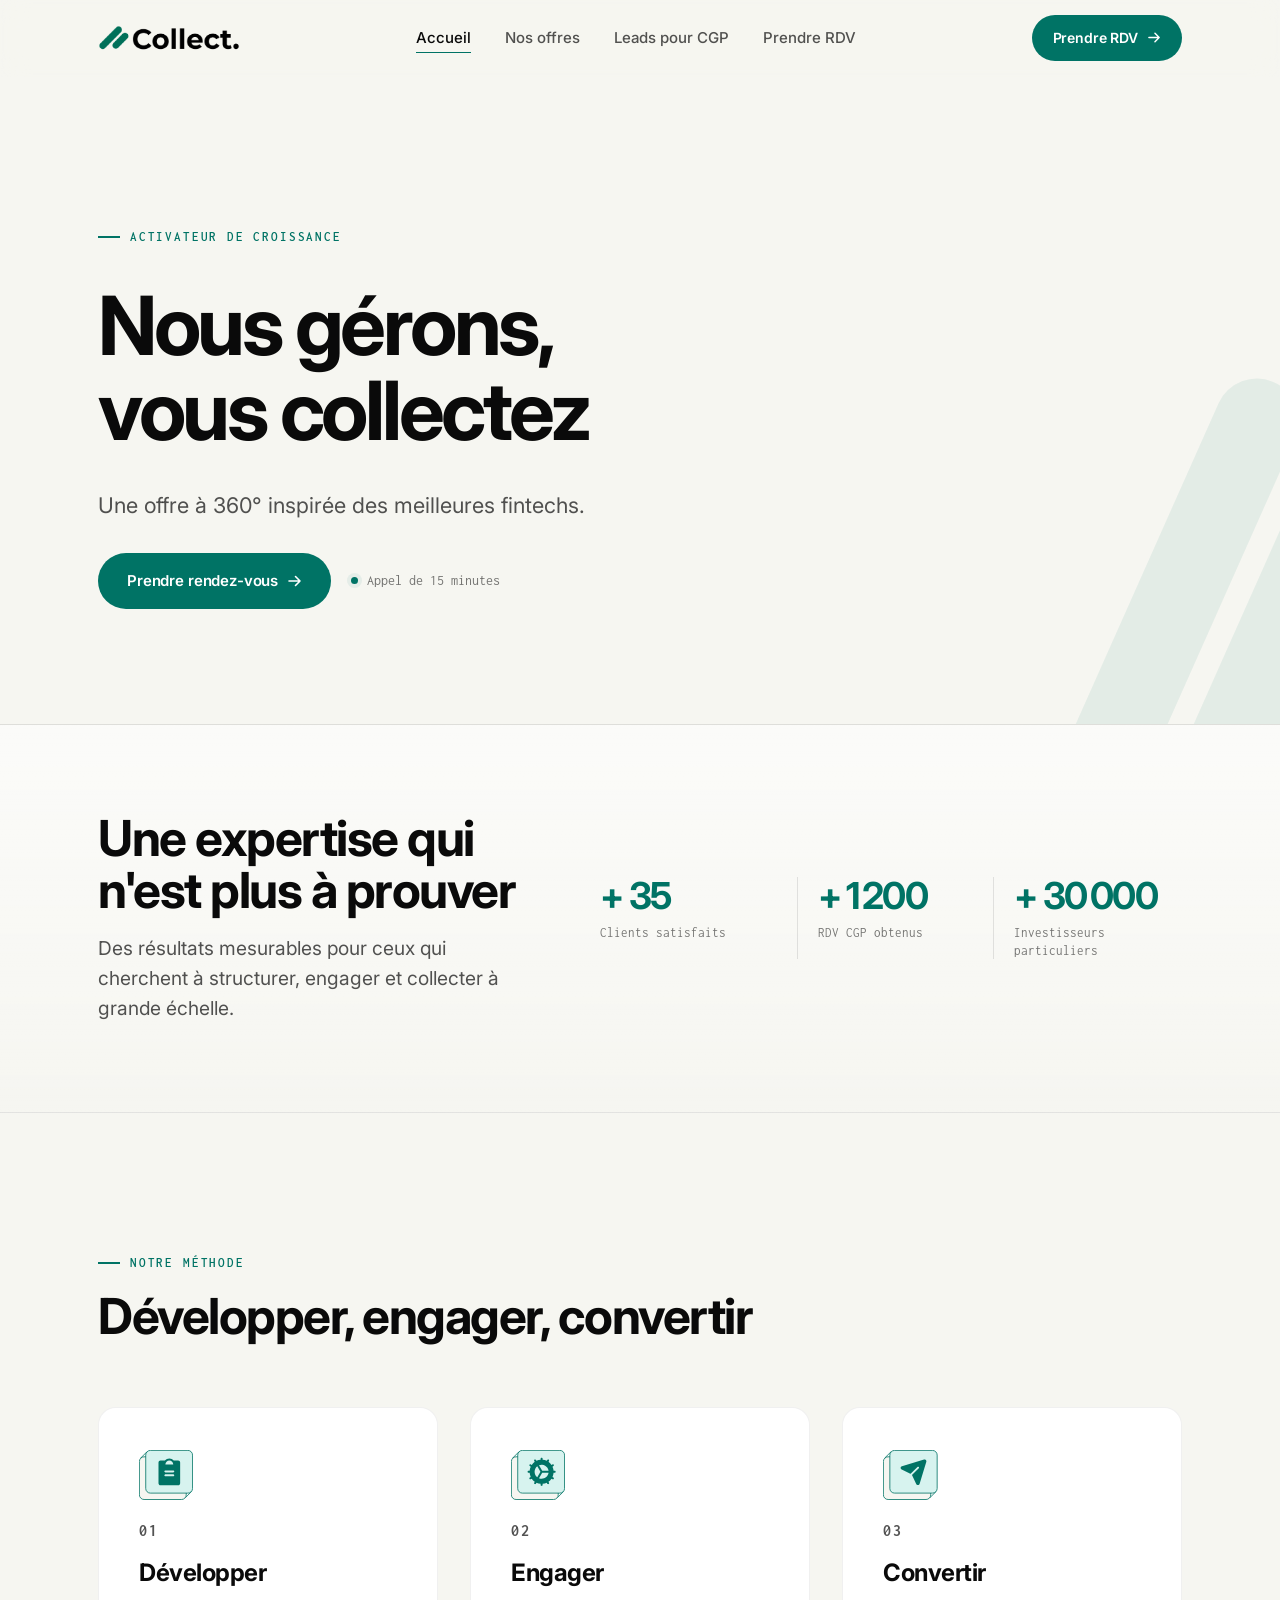
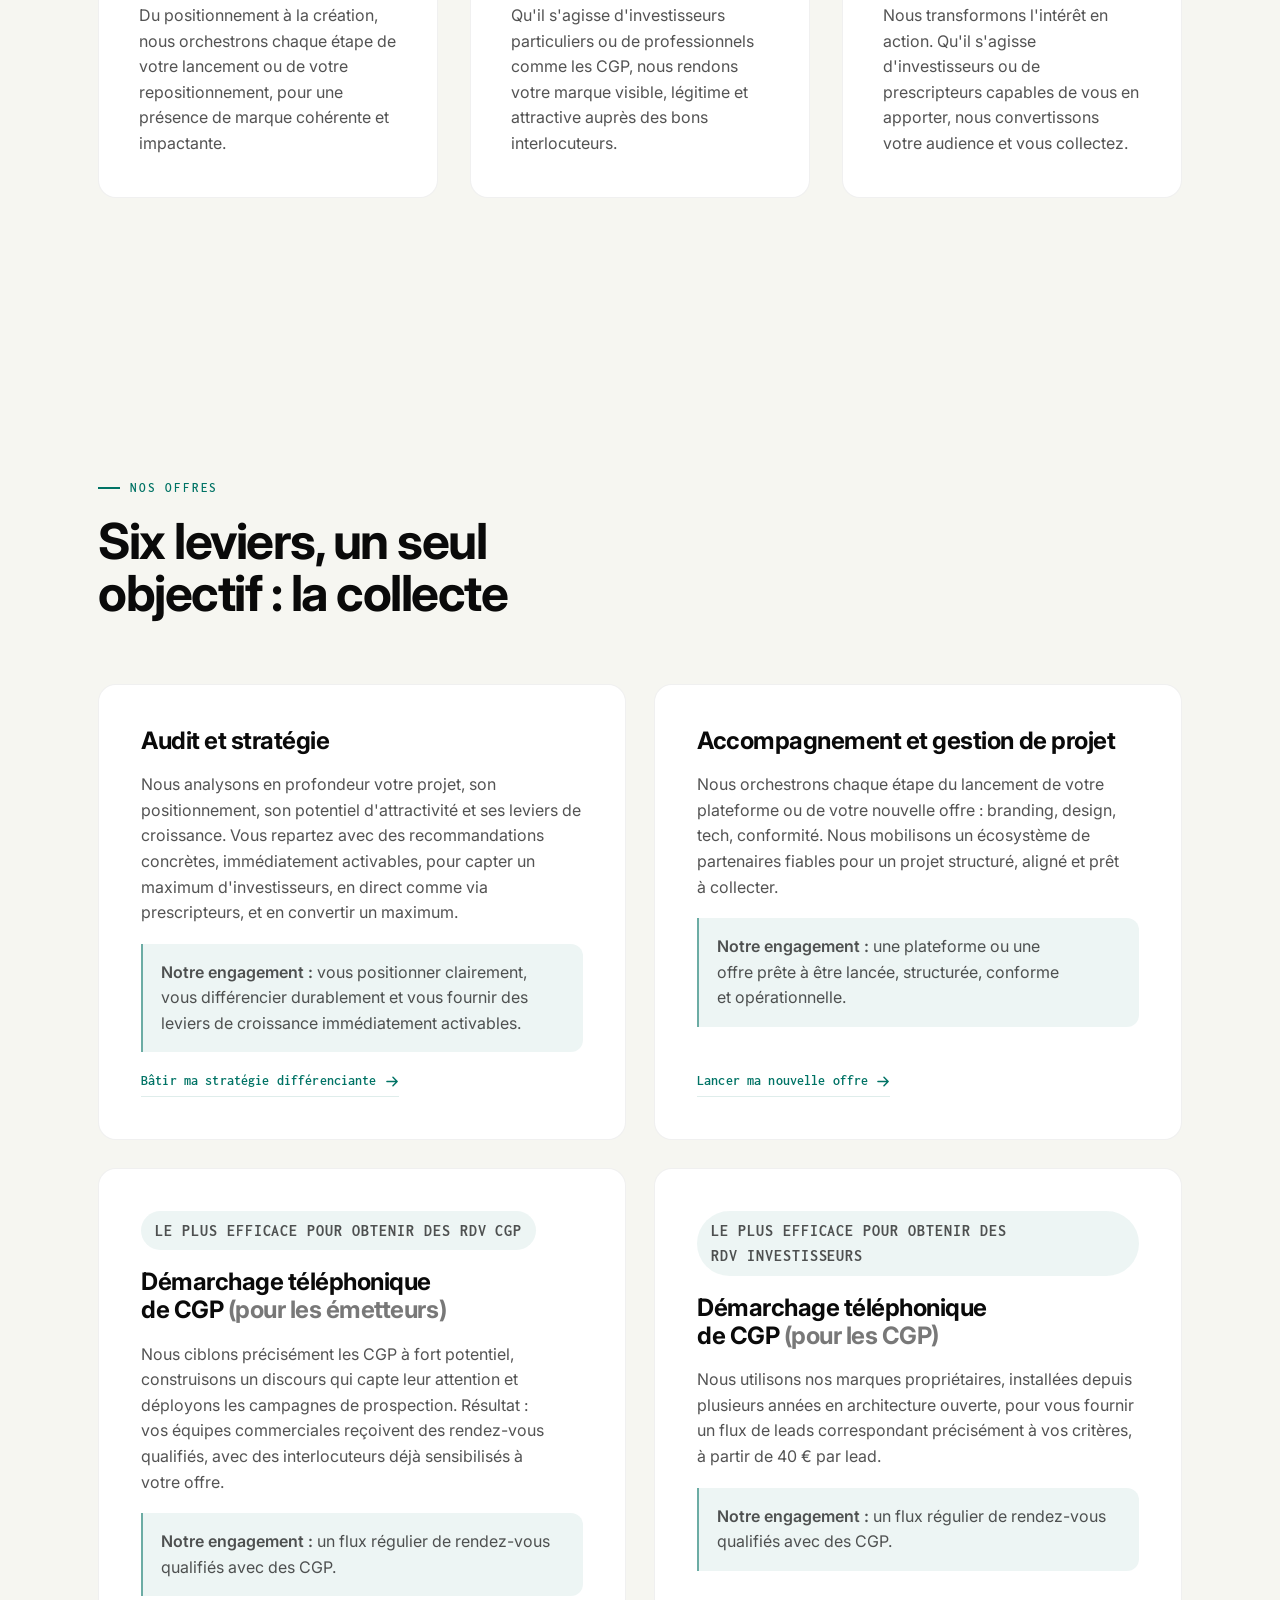
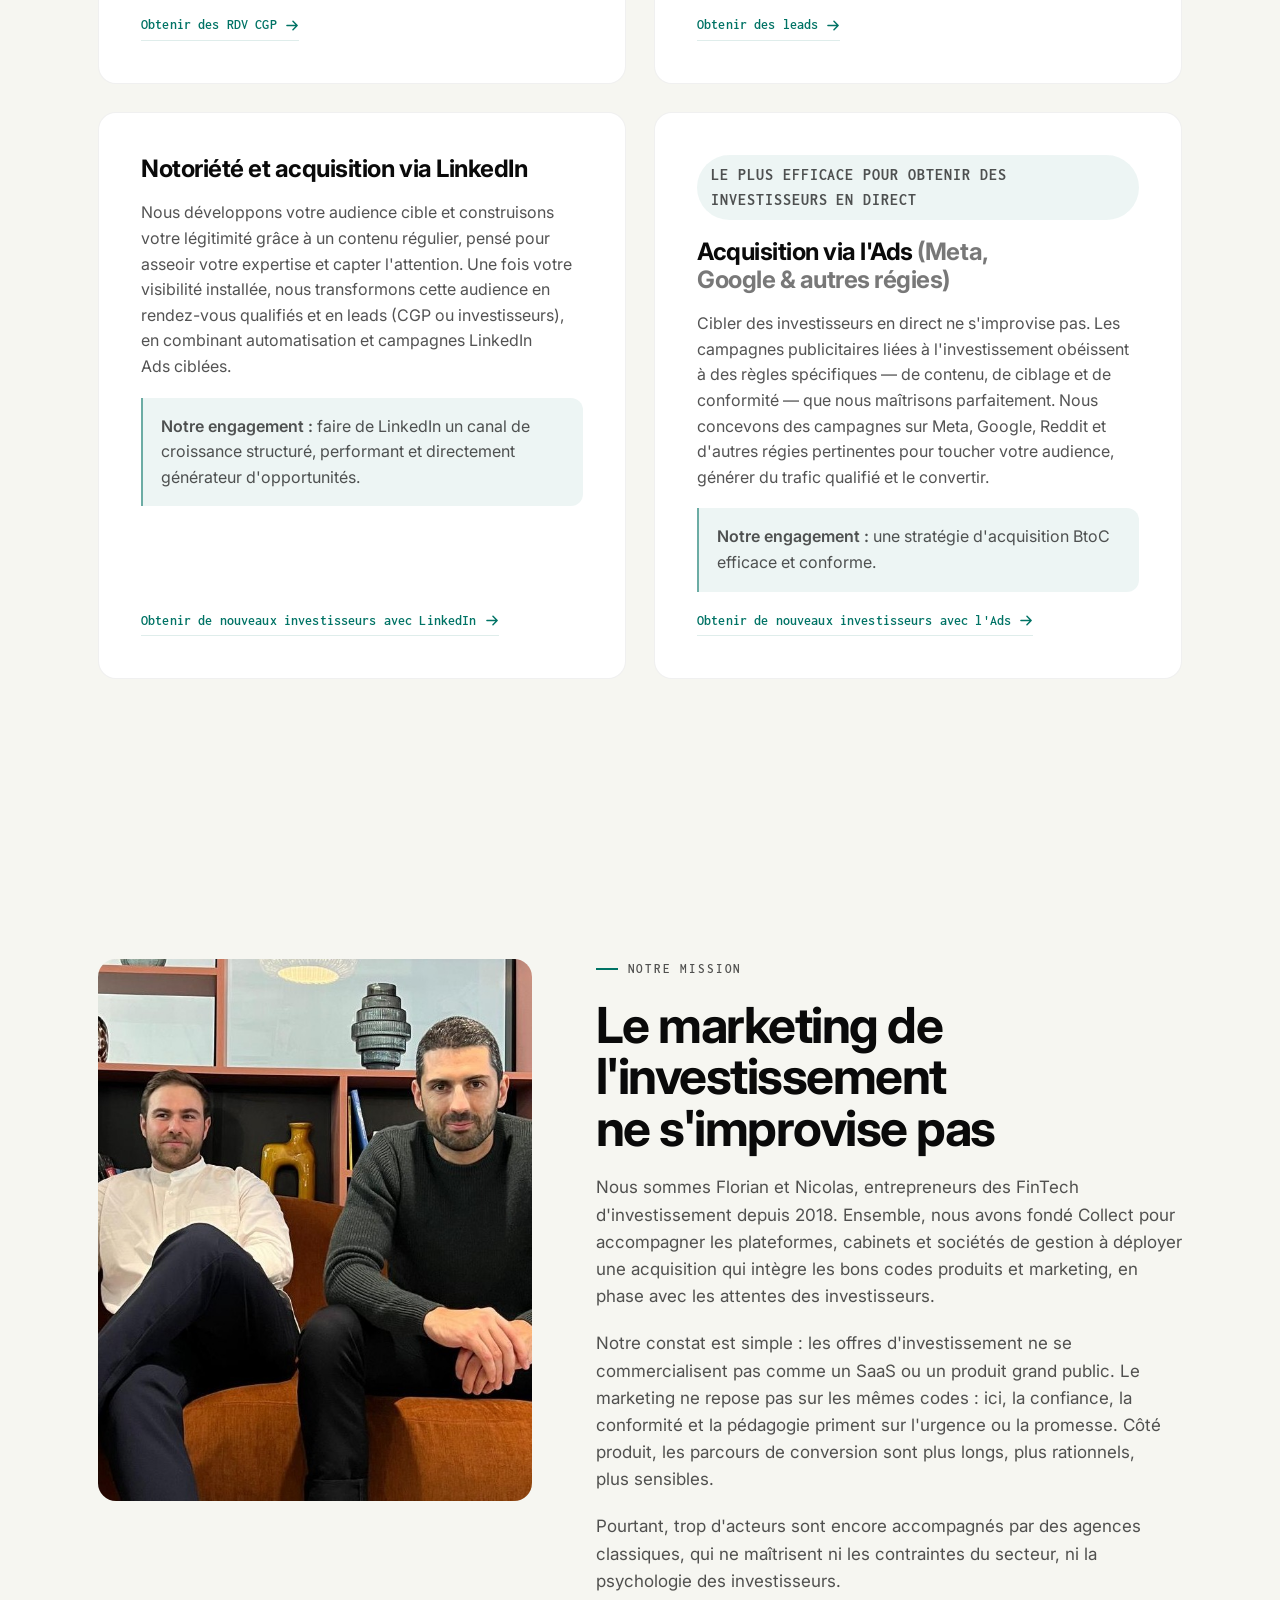
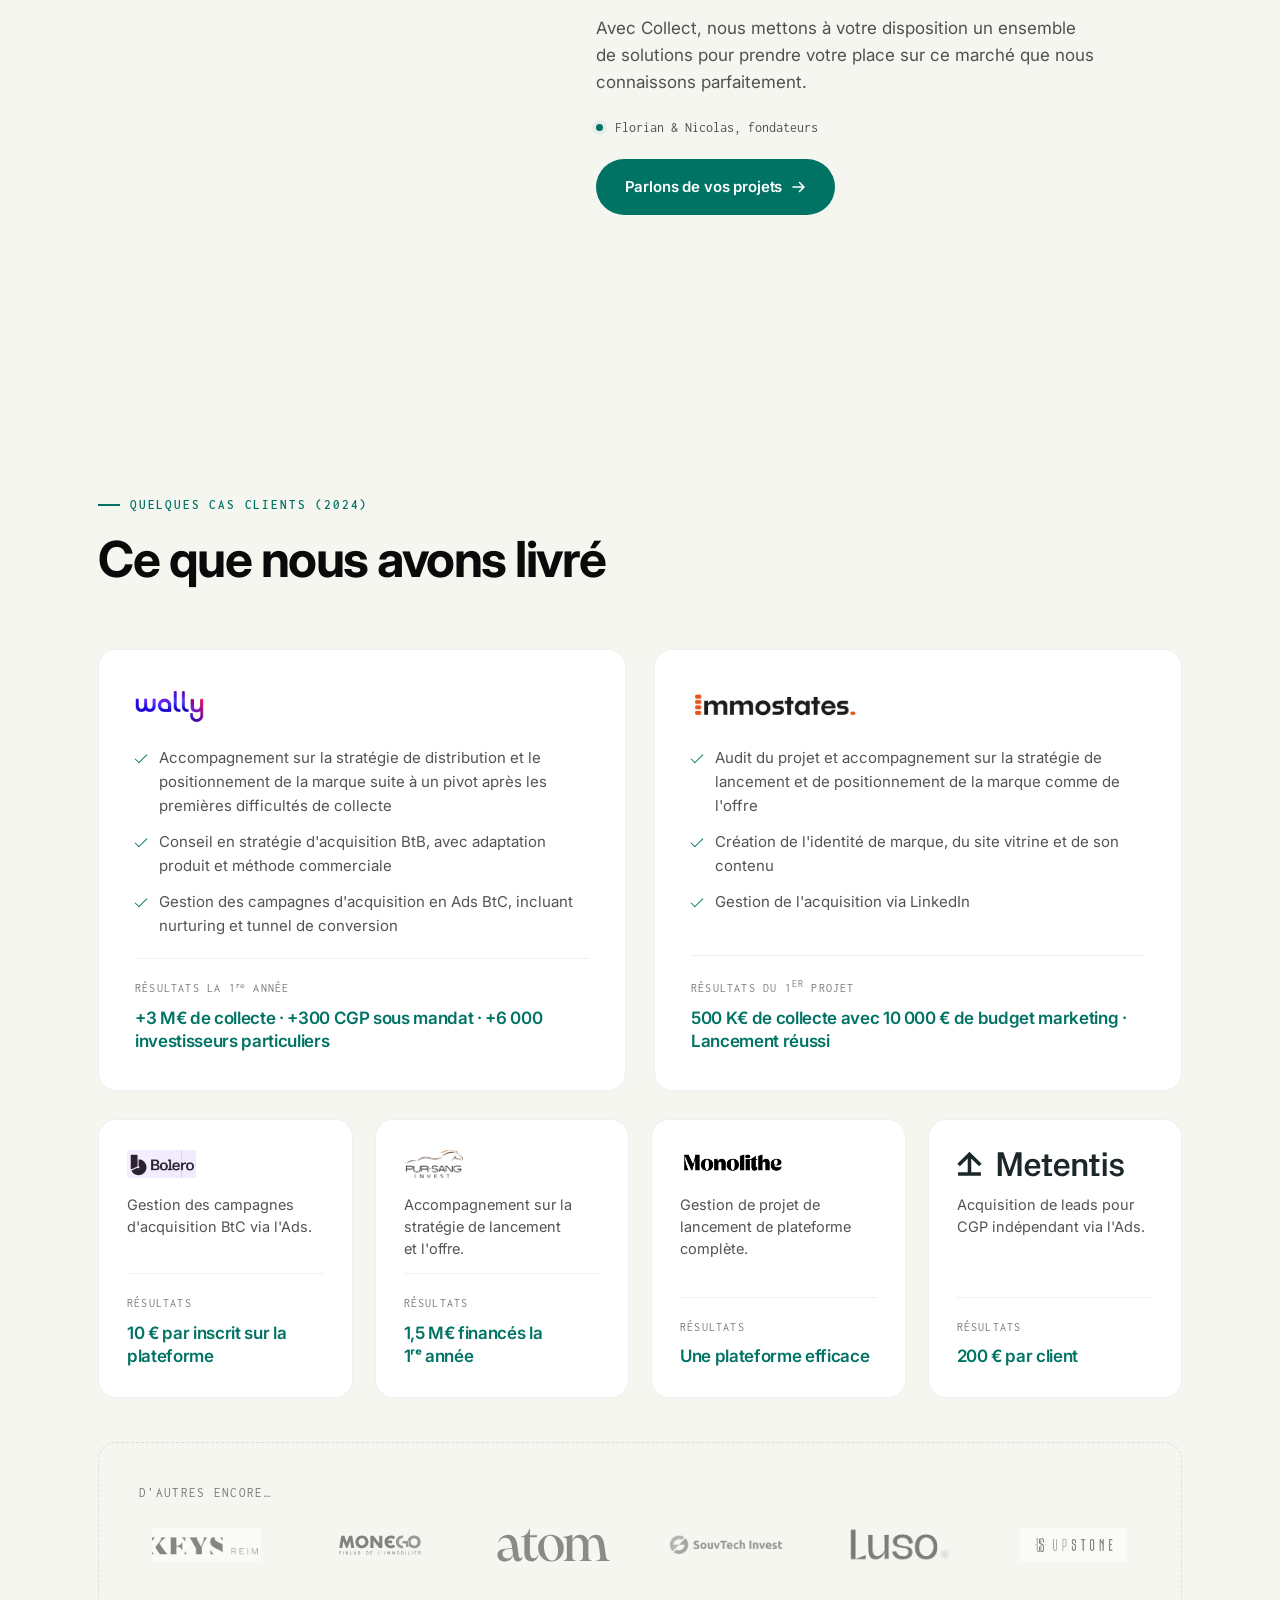
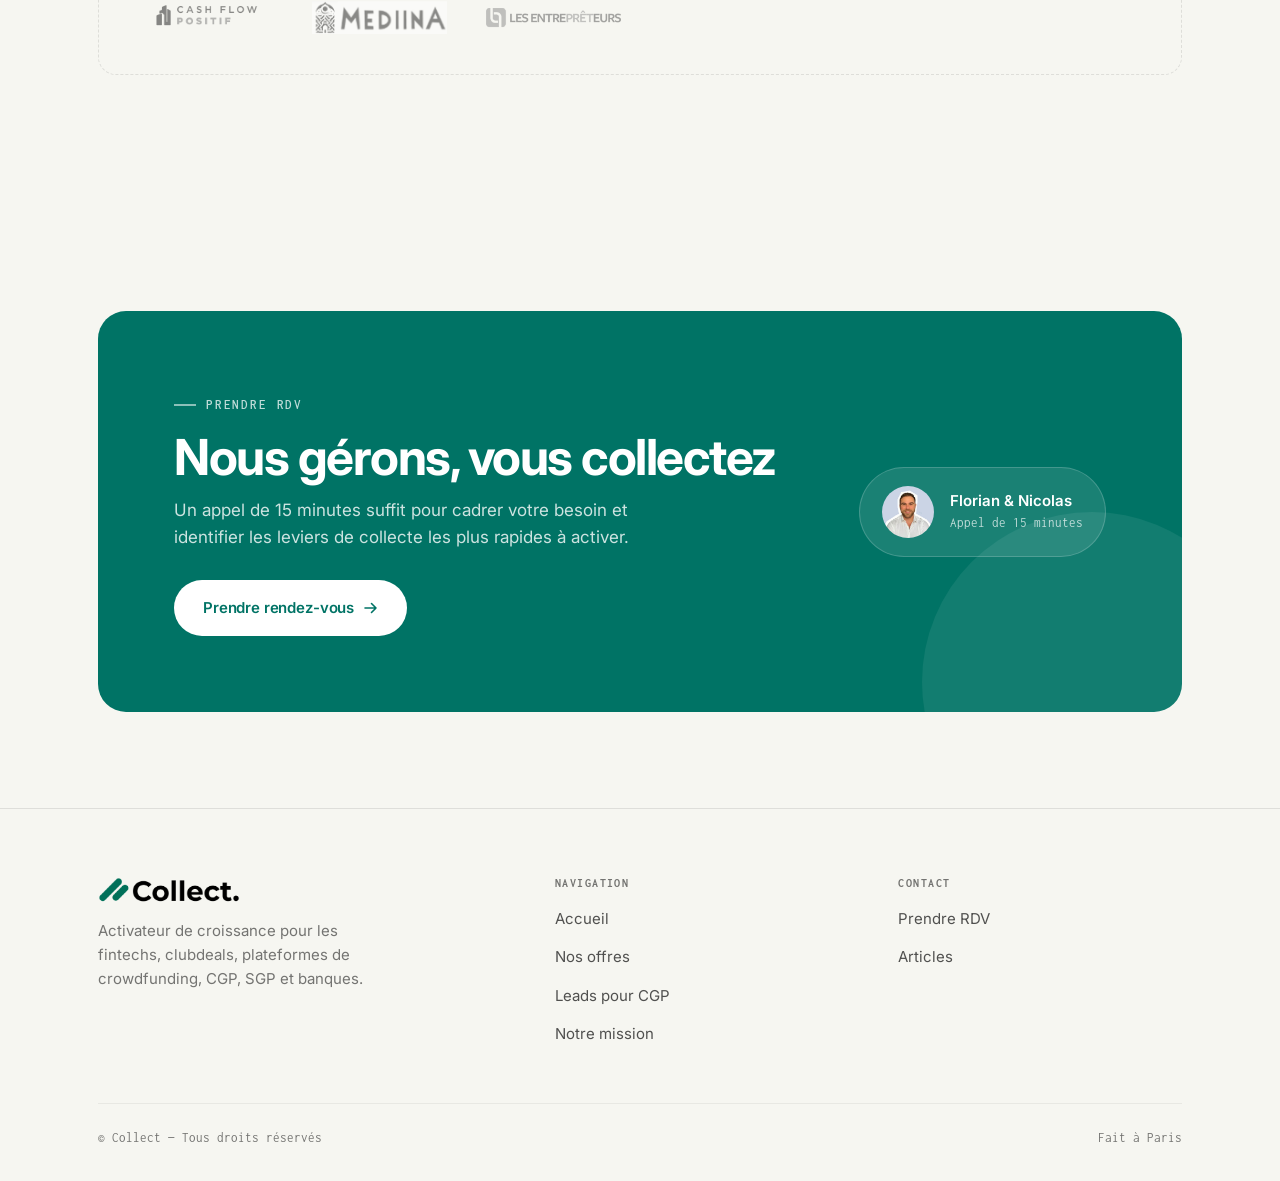
==== index.html @ f068921d "Refonte du site vitrine Collect Reconstruction statique du site get-collect.io : contenu conserve, p" ====
<!DOCTYPE html>
<html lang="fr">
<head>
<meta charset="utf-8">
<meta name="viewport" content="width=device-width, initial-scale=1">
<title>Collect — Activateur de croissance pour Fintech, Clubdeals et CGP</title>
<meta name="description" content="Collect propose un ensemble de solutions pour lancer et faire croître votre activité de services d'investissement. Nous accompagnons : fintech, clubdeal, crowdfunding, CGP, SGP et banques.">
<link rel="icon" href="assets/img/favicon.svg" type="image/svg+xml">
<meta property="og:title" content="Collect — Activateur de croissance pour Fintech, Clubdeals et CGP">
<meta property="og:description" content="Nous gérons, vous collectez. Une offre à 360° inspirée des meilleures fintechs.">
<meta property="og:type" content="website">
<meta property="og:locale" content="fr_FR">
<link rel="preconnect" href="https://fonts.googleapis.com">
<link rel="preconnect" href="https://fonts.gstatic.com" crossorigin>
<link href="https://fonts.googleapis.com/css2?family=Inconsolata:wght@400;600;700&family=Inter:wght@400;500;600;700&display=swap" rel="stylesheet">
<link rel="stylesheet" href="assets/css/style.css">
</head>
<body>

<header class="site-header">
  <div class="shell">
    <nav class="nav" aria-label="Navigation principale">
      <a class="brand" href="index.html" aria-label="Collect, retour à l'accueil">
        <img src="assets/img/logo-collect.png" alt="Collect">
      </a>

      <ul class="nav-links" id="nav-links">
        <li><a href="index.html" aria-current="page">Accueil</a></li>
        <li><a href="#offres">Nos offres</a></li>
        <li><a href="leads-cgp.html">Leads pour CGP</a></li>
        <li><a href="rendez-vous.html">Prendre RDV</a></li>
      </ul>

      <a class="btn btn--sm" href="rendez-vous.html">
        Prendre RDV
        <svg class="arrow" width="13" height="13" viewBox="0 0 14 14" fill="none" aria-hidden="true"><path d="M1 7h11M7.5 2.5 12 7l-4.5 4.5" stroke="currentColor" stroke-width="1.6" stroke-linecap="round" stroke-linejoin="round"/></svg>
      </a>

      <button class="nav-toggle" type="button" aria-expanded="false" aria-controls="nav-links" aria-label="Ouvrir le menu">
        <span></span><span></span><span></span>
      </button>
    </nav>
  </div>
</header>

<main>

  <!-- ================= HERO ================= -->
  <section class="hero">
    <div class="slashes" aria-hidden="true"><i></i><i></i></div>
    <div class="shell">
      <div class="hero-inner">
        <p class="eyebrow">Activateur de croissance</p>
        <h1 class="h-display">Nous gérons,<br>vous collectez</h1>
        <p class="lede">Une offre à 360° inspirée des meilleures fintechs.</p>
        <div class="btn-row">
          <a class="btn" href="rendez-vous.html">
            Prendre rendez-vous
            <svg class="arrow" width="14" height="14" viewBox="0 0 14 14" fill="none" aria-hidden="true"><path d="M1 7h11M7.5 2.5 12 7l-4.5 4.5" stroke="currentColor" stroke-width="1.6" stroke-linecap="round" stroke-linejoin="round"/></svg>
          </a>
          <span class="hero-note"><span class="dot"></span>Appel de 15 minutes</span>
        </div>
      </div>
    </div>
  </section>

  <!-- ================= STATS ================= -->
  <section class="stats-band">
    <div class="shell">
      <div class="stats-layout">
        <div class="section-head reveal" style="margin-bottom:0">
          <h2 class="h-section">Une expertise qui n'est plus à prouver</h2>
          <p class="lede">Des résultats mesurables pour ceux qui cherchent à structurer, engager et collecter à grande échelle.</p>
        </div>

        <div class="stats-grid reveal">
          <div class="stat">
            <div class="stat-num">+&nbsp;35</div>
            <div class="stat-label">Clients satisfaits</div>
          </div>
          <div class="stat">
            <div class="stat-num">+&nbsp;1&#8239;200</div>
            <div class="stat-label">RDV CGP obtenus</div>
          </div>
          <div class="stat">
            <div class="stat-num">+&nbsp;30&#8239;000</div>
            <div class="stat-label">Investisseurs particuliers</div>
          </div>
        </div>
      </div>
    </div>
  </section>

  <!-- ================= MÉTHODE ================= -->
  <section class="section" id="methode">
    <div class="shell">
      <div class="section-head reveal">
        <p class="eyebrow">Notre méthode</p>
        <h2 class="h-section">Développer, engager, convertir</h2>
      </div>

      <div class="steps">
        <article class="step reveal">
          <div class="step-icon"><img src="assets/img/icon1.svg" alt="" width="127" height="117"></div>
          <p class="step-num">01</p>
          <h3 class="h-card">Développer</h3>
          <p>Du positionnement à la création, nous orchestrons chaque étape de votre lancement ou de votre repositionnement, pour une présence de marque cohérente et impactante.</p>
        </article>

        <article class="step reveal">
          <div class="step-icon"><img src="assets/img/icon2.svg" alt="" width="127" height="117"></div>
          <p class="step-num">02</p>
          <h3 class="h-card">Engager</h3>
          <p>Qu'il s'agisse d'investisseurs particuliers ou de professionnels comme les CGP, nous rendons votre marque visible, légitime et attractive auprès des bons interlocuteurs.</p>
        </article>

        <article class="step reveal">
          <div class="step-icon"><img src="assets/img/icon3.svg" alt="" width="128" height="117"></div>
          <p class="step-num">03</p>
          <h3 class="h-card">Convertir</h3>
          <p>Nous transformons l'intérêt en action. Qu'il s'agisse d'investisseurs ou de prescripteurs capables de vous en apporter, nous convertissons votre audience et vous collectez.</p>
        </article>
      </div>
    </div>
  </section>

  <!-- ================= OFFRES ================= -->
  <section class="section" id="offres">
    <div class="shell">
      <div class="section-head reveal">
        <p class="eyebrow">Nos offres</p>
        <h2 class="h-section">Six leviers, un seul objectif&nbsp;: la collecte</h2>
      </div>

      <div class="offers">

        <article class="offer reveal">
          <h3 class="h-card">Audit et stratégie</h3>
          <p>Nous analysons en profondeur votre projet, son positionnement, son potentiel d'attractivité et ses leviers de croissance. Vous repartez avec des recommandations concrètes, immédiatement activables, pour capter un maximum d'investisseurs, en direct comme via prescripteurs, et en convertir un maximum.</p>
          <p class="pledge"><strong>Notre engagement&nbsp;:</strong> vous positionner clairement, vous différencier durablement et vous fournir des leviers de croissance immédiatement activables.</p>
          <a class="link-arrow" href="rendez-vous.html">
            Bâtir ma stratégie différenciante
            <svg class="arrow" width="13" height="13" viewBox="0 0 14 14" fill="none" aria-hidden="true"><path d="M1 7h11M7.5 2.5 12 7l-4.5 4.5" stroke="currentColor" stroke-width="1.6" stroke-linecap="round" stroke-linejoin="round"/></svg>
          </a>
        </article>

        <article class="offer reveal">
          <h3 class="h-card">Accompagnement et gestion de projet</h3>
          <p>Nous orchestrons chaque étape du lancement de votre plateforme ou de votre nouvelle offre&nbsp;: branding, design, tech, conformité. Nous mobilisons un écosystème de partenaires fiables pour un projet structuré, aligné et prêt à collecter.</p>
          <p class="pledge"><strong>Notre engagement&nbsp;:</strong> une plateforme ou une offre prête à être lancée, structurée, conforme et opérationnelle.</p>
          <a class="link-arrow" href="rendez-vous.html">
            Lancer ma nouvelle offre
            <svg class="arrow" width="13" height="13" viewBox="0 0 14 14" fill="none" aria-hidden="true"><path d="M1 7h11M7.5 2.5 12 7l-4.5 4.5" stroke="currentColor" stroke-width="1.6" stroke-linecap="round" stroke-linejoin="round"/></svg>
          </a>
        </article>

        <article class="offer reveal">
          <p class="badge">Le plus efficace pour obtenir des RDV CGP</p>
          <h3 class="h-card">Démarchage téléphonique de CGP <span class="muted">(pour les émetteurs)</span></h3>
          <p>Nous ciblons précisément les CGP à fort potentiel, construisons un discours qui capte leur attention et déployons les campagnes de prospection. Résultat&nbsp;: vos équipes commerciales reçoivent des rendez-vous qualifiés, avec des interlocuteurs déjà sensibilisés à votre offre.</p>
          <p class="pledge"><strong>Notre engagement&nbsp;:</strong> un flux régulier de rendez-vous qualifiés avec des CGP.</p>
          <a class="link-arrow" href="rendez-vous.html">
            Obtenir des RDV CGP
            <svg class="arrow" width="13" height="13" viewBox="0 0 14 14" fill="none" aria-hidden="true"><path d="M1 7h11M7.5 2.5 12 7l-4.5 4.5" stroke="currentColor" stroke-width="1.6" stroke-linecap="round" stroke-linejoin="round"/></svg>
          </a>
        </article>

        <article class="offer reveal">
          <p class="badge">Le plus efficace pour obtenir des RDV investisseurs</p>
          <h3 class="h-card">Démarchage téléphonique de CGP <span class="muted">(pour les CGP)</span></h3>
          <p>Nous utilisons nos marques propriétaires, installées depuis plusieurs années en architecture ouverte, pour vous fournir un flux de leads correspondant précisément à vos critères, à partir de 40&nbsp;€ par lead.</p>
          <p class="pledge"><strong>Notre engagement&nbsp;:</strong> un flux régulier de rendez-vous qualifiés avec des CGP.</p>
          <a class="link-arrow" href="leads-cgp.html">
            Obtenir des leads
            <svg class="arrow" width="13" height="13" viewBox="0 0 14 14" fill="none" aria-hidden="true"><path d="M1 7h11M7.5 2.5 12 7l-4.5 4.5" stroke="currentColor" stroke-width="1.6" stroke-linecap="round" stroke-linejoin="round"/></svg>
          </a>
        </article>

        <article class="offer reveal">
          <h3 class="h-card">Notoriété et acquisition via LinkedIn</h3>
          <p>Nous développons votre audience cible et construisons votre légitimité grâce à un contenu régulier, pensé pour asseoir votre expertise et capter l'attention. Une fois votre visibilité installée, nous transformons cette audience en rendez-vous qualifiés et en leads (CGP ou investisseurs), en combinant automatisation et campagnes LinkedIn Ads ciblées.</p>
          <p class="pledge"><strong>Notre engagement&nbsp;:</strong> faire de LinkedIn un canal de croissance structuré, performant et directement générateur d'opportunités.</p>
          <a class="link-arrow" href="rendez-vous.html">
            Obtenir de nouveaux investisseurs avec LinkedIn
            <svg class="arrow" width="13" height="13" viewBox="0 0 14 14" fill="none" aria-hidden="true"><path d="M1 7h11M7.5 2.5 12 7l-4.5 4.5" stroke="currentColor" stroke-width="1.6" stroke-linecap="round" stroke-linejoin="round"/></svg>
          </a>
        </article>

        <article class="offer reveal">
          <p class="badge">Le plus efficace pour obtenir des investisseurs en direct</p>
          <h3 class="h-card">Acquisition via l'Ads <span class="muted">(Meta, Google &amp; autres régies)</span></h3>
          <p>Cibler des investisseurs en direct ne s'improvise pas. Les campagnes publicitaires liées à l'investissement obéissent à des règles spécifiques — de contenu, de ciblage et de conformité — que nous maîtrisons parfaitement. Nous concevons des campagnes sur Meta, Google, Reddit et d'autres régies pertinentes pour toucher votre audience, générer du trafic qualifié et le convertir.</p>
          <p class="pledge"><strong>Notre engagement&nbsp;:</strong> une stratégie d'acquisition BtoC efficace et conforme.</p>
          <a class="link-arrow" href="rendez-vous.html">
            Obtenir de nouveaux investisseurs avec l'Ads
            <svg class="arrow" width="13" height="13" viewBox="0 0 14 14" fill="none" aria-hidden="true"><path d="M1 7h11M7.5 2.5 12 7l-4.5 4.5" stroke="currentColor" stroke-width="1.6" stroke-linecap="round" stroke-linejoin="round"/></svg>
          </a>
        </article>

      </div>
    </div>
  </section>

  <!-- ================= MISSION ================= -->
  <section class="section" id="mission">
    <div class="shell">
      <div class="mission">
        <div class="mission-media reveal">
          <img src="assets/img/collect.jpg" alt="L'équipe Collect" loading="lazy">
        </div>

        <div class="mission-copy reveal">
          <p class="eyebrow">Notre mission</p>
          <h2 class="h-section">Le marketing de l'investissement ne s'improvise pas</h2>
          <p>Nous sommes Florian et Nicolas, entrepreneurs des FinTech d'investissement depuis 2018. Ensemble, nous avons fondé Collect pour accompagner les plateformes, cabinets et sociétés de gestion à déployer une acquisition qui intègre les bons codes produits et marketing, en phase avec les attentes des investisseurs.</p>
          <p>Notre constat est simple&nbsp;: les offres d'investissement ne se commercialisent pas comme un SaaS ou un produit grand public. Le marketing ne repose pas sur les mêmes codes&nbsp;: ici, la confiance, la conformité et la pédagogie priment sur l'urgence ou la promesse. Côté produit, les parcours de conversion sont plus longs, plus rationnels, plus sensibles.</p>
          <p>Pourtant, trop d'acteurs sont encore accompagnés par des agences classiques, qui ne maîtrisent ni les contraintes du secteur, ni la psychologie des investisseurs.</p>
          <p>Avec Collect, nous mettons à votre disposition un ensemble de solutions pour prendre votre place sur ce marché que nous connaissons parfaitement.</p>
          <p class="signature"><span class="dot"></span>Florian &amp; Nicolas, fondateurs</p>
          <div class="btn-row">
            <a class="btn" href="rendez-vous.html">
              Parlons de vos projets
              <svg class="arrow" width="14" height="14" viewBox="0 0 14 14" fill="none" aria-hidden="true"><path d="M1 7h11M7.5 2.5 12 7l-4.5 4.5" stroke="currentColor" stroke-width="1.6" stroke-linecap="round" stroke-linejoin="round"/></svg>
            </a>
          </div>
        </div>
      </div>
    </div>
  </section>

  <!-- ================= CAS CLIENTS ================= -->
  <section class="section" id="cas-clients">
    <div class="shell">
      <div class="section-head reveal">
        <p class="eyebrow">Quelques cas clients (2024)</p>
        <h2 class="h-section">Ce que nous avons livré</h2>
      </div>

      <div class="cases">

        <article class="case reveal">
          <div class="case-logo"><img src="assets/img/clients/wally.png" alt="Wally" loading="lazy"></div>
          <ul>
            <li>Accompagnement sur la stratégie de distribution et le positionnement de la marque suite à un pivot après les premières difficultés de collecte</li>
            <li>Conseil en stratégie d'acquisition BtB, avec adaptation produit et méthode commerciale</li>
            <li>Gestion des campagnes d'acquisition en Ads BtC, incluant nurturing et tunnel de conversion</li>
          </ul>
          <div class="case-result">
            <span class="label">Résultats la 1ʳᵉ année</span>
            <p class="value">+3 M€ de collecte&nbsp;· +300 CGP sous mandat&nbsp;· +6 000 investisseurs particuliers</p>
          </div>
        </article>

        <article class="case reveal">
          <div class="case-logo"><img src="assets/img/clients/immostates.png" alt="Immostates" loading="lazy"></div>
          <ul>
            <li>Audit du projet et accompagnement sur la stratégie de lancement et de positionnement de la marque comme de l'offre</li>
            <li>Création de l'identité de marque, du site vitrine et de son contenu</li>
            <li>Gestion de l'acquisition via LinkedIn</li>
          </ul>
          <div class="case-result">
            <span class="label">Résultats du 1<sup>er</sup> projet</span>
            <p class="value">500 K€ de collecte avec 10 000 € de budget marketing&nbsp;· Lancement réussi</p>
          </div>
        </article>

      </div>

      <div class="mini-cases">

        <article class="mini-case reveal">
          <div class="case-logo"><img src="assets/img/clients/bolero.jpg" alt="Bolero" loading="lazy"></div>
          <p>Gestion des campagnes d'acquisition BtC via l'Ads.</p>
          <div class="case-result">
            <span class="label">Résultats</span>
            <p class="value">10 € par inscrit sur la plateforme</p>
          </div>
        </article>

        <article class="mini-case reveal">
          <div class="case-logo"><img src="assets/img/clients/psi.png" alt="Pur Sang Invest" loading="lazy"></div>
          <p>Accompagnement sur la stratégie de lancement et l'offre.</p>
          <div class="case-result">
            <span class="label">Résultats</span>
            <p class="value">1,5 M€ financés la 1ʳᵉ année</p>
          </div>
        </article>

        <article class="mini-case reveal">
          <div class="case-logo"><img src="assets/img/clients/monolithe.png" alt="Monolithe" loading="lazy"></div>
          <p>Gestion de projet de lancement de plateforme complète.</p>
          <div class="case-result">
            <span class="label">Résultats</span>
            <p class="value">Une plateforme efficace</p>
          </div>
        </article>

        <article class="mini-case reveal">
          <div class="case-logo"><img src="assets/img/clients/metentis.svg" alt="Metentis" loading="lazy"></div>
          <p>Acquisition de leads pour CGP indépendant via l'Ads.</p>
          <div class="case-result">
            <span class="label">Résultats</span>
            <p class="value">200 € par client</p>
          </div>
        </article>

      </div>

      <div class="logo-wall reveal">
        <p class="label">D'autres encore…</p>
        <div class="logo-grid">
          <img src="assets/img/clients/keys.png" alt="Keys" loading="lazy">
          <img src="assets/img/clients/finlab.svg" alt="Moneco" loading="lazy">
          <img src="assets/img/clients/atom.svg" alt="Atom" loading="lazy">
          <img src="assets/img/clients/souvtech.png" alt="SouvTech Invest" loading="lazy">
          <img src="assets/img/clients/luso.png" alt="Luso" loading="lazy">
          <img src="assets/img/clients/upstone.png" alt="Upstone" loading="lazy">
          <img src="assets/img/clients/cfp.png" alt="Cash Flow Positif" loading="lazy">
          <img src="assets/img/clients/mediina.png" alt="Mediina" loading="lazy">
          <img src="assets/img/clients/partner-logo.png" alt="Les Entreprêteurs" loading="lazy">
        </div>
      </div>
    </div>
  </section>

  <!-- ================= CTA ================= -->
  <section class="section section--tight">
    <div class="shell">
      <div class="cta reveal">
        <div class="cta-inner">
          <div>
            <p class="eyebrow">Prendre RDV</p>
            <h2 class="h-section">Nous gérons, vous collectez</h2>
            <p>Un appel de 15 minutes suffit pour cadrer votre besoin et identifier les leviers de collecte les plus rapides à activer.</p>
            <div class="btn-row">
              <a class="btn btn--light" href="rendez-vous.html">
                Prendre rendez-vous
                <svg class="arrow" width="14" height="14" viewBox="0 0 14 14" fill="none" aria-hidden="true"><path d="M1 7h11M7.5 2.5 12 7l-4.5 4.5" stroke="currentColor" stroke-width="1.6" stroke-linecap="round" stroke-linejoin="round"/></svg>
              </a>
            </div>
          </div>

          <div class="cta-card">
            <img src="assets/img/florian.jpeg" alt="Prendre rendez-vous avec l'équipe Collect" loading="lazy">
            <div>
              <div class="who">Florian &amp; Nicolas</div>
              <div class="what">Appel de 15 minutes</div>
            </div>
          </div>
        </div>
      </div>
    </div>
  </section>

</main>

<footer class="site-footer">
  <div class="shell">
    <div class="footer-top">
      <div>
        <img src="assets/img/logo-collect.png" alt="Collect">
        <p class="tagline">Activateur de croissance pour les fintechs, clubdeals, plateformes de crowdfunding, CGP, SGP et banques.</p>
      </div>

      <div class="footer-col">
        <h3>Navigation</h3>
        <ul>
          <li><a href="index.html">Accueil</a></li>
          <li><a href="index.html#offres">Nos offres</a></li>
          <li><a href="leads-cgp.html">Leads pour CGP</a></li>
          <li><a href="index.html#mission">Notre mission</a></li>
        </ul>
      </div>

      <div class="footer-col">
        <h3>Contact</h3>
        <ul>
          <li><a href="rendez-vous.html">Prendre RDV</a></li>
          <li><a href="https://www.get-collect.io/articles">Articles</a></li>
        </ul>
      </div>
    </div>

    <div class="footer-bottom">
      <span>© Collect — Tous droits réservés</span>
      <span>Fait à Paris</span>
    </div>
  </div>
</footer>

<script src="assets/js/main.js" defer></script>
</body>
</html>
---- assets/css/style.css ----
/* ==========================================================================
   Collect - Design system
   Palette d'origine : creme #F6F6F1 / vert #007365 / vert clair #6CACA4
   ========================================================================== */

:root {
  --cream: #f6f6f1;
  --paper: #ffffff;
  --ink: #0a0a0a;
  --ink-70: rgba(10, 10, 10, 0.7);
  --ink-55: rgba(10, 10, 10, 0.55);
  --green: #007365;
  --green-dark: #00594e;
  --green-soft: #6caca4;
  --tint: rgba(108, 172, 164, 0.12);
  --tint-strong: rgba(108, 172, 164, 0.22);
  --line: rgba(10, 10, 10, 0.1);
  --line-soft: rgba(10, 10, 10, 0.06);

  --sans: "Inter", -apple-system, BlinkMacSystemFont, "Segoe UI", Roboto, sans-serif;
  --mono: "Inconsolata", ui-monospace, "SF Mono", Menlo, monospace;

  --radius: 18px;
  --radius-sm: 12px;
  --shell: 1180px;
  --gutter: clamp(20px, 5vw, 48px);
  --section: clamp(72px, 11vw, 140px);

  --ease: cubic-bezier(0.22, 1, 0.36, 1);
}

/* ---------- Base ---------- */

*,
*::before,
*::after { box-sizing: border-box; }

html {
  -webkit-text-size-adjust: 100%;
  scroll-behavior: smooth;
  scroll-padding-top: 96px;
}

body {
  margin: 0;
  background: var(--cream);
  color: var(--ink);
  font-family: var(--sans);
  font-size: 17px;
  line-height: 1.6;
  font-feature-settings: "kern", "liga", "calt";
  -webkit-font-smoothing: antialiased;
  -moz-osx-font-smoothing: grayscale;
}

img { max-width: 100%; height: auto; display: block; }

a { color: inherit; text-decoration: none; }

h1, h2, h3, h4 {
  margin: 0;
  font-weight: 700;
  letter-spacing: -0.03em;
  line-height: 1.04;
  text-wrap: balance;
}

p { margin: 0; text-wrap: pretty; }

ul { margin: 0; padding: 0; list-style: none; }

::selection { background: var(--green); color: #fff; }

:focus-visible {
  outline: 2px solid var(--green);
  outline-offset: 3px;
  border-radius: 4px;
}

/* ---------- Layout ---------- */

.shell {
  width: 100%;
  max-width: var(--shell);
  margin-inline: auto;
  padding-inline: var(--gutter);
}

.section { padding-block: var(--section); }
.section--tight { padding-block: clamp(56px, 8vw, 96px); }

.section-head {
  display: flex;
  flex-direction: column;
  gap: 18px;
  max-width: 680px;
  margin-bottom: clamp(40px, 6vw, 64px);
}

.eyebrow {
  display: inline-flex;
  align-items: center;
  gap: 10px;
  font-family: var(--mono);
  font-size: 13px;
  font-weight: 600;
  letter-spacing: 0.14em;
  text-transform: uppercase;
  color: var(--green);
  margin: 0;
}

.eyebrow::before {
  content: "";
  width: 22px;
  height: 2px;
  background: var(--green);
  flex: none;
}

.h-display { font-size: clamp(2.9rem, 6.4vw, 5.1rem); letter-spacing: -0.04em; }
.h-section { font-size: clamp(2rem, 4vw, 3.1rem); }
.h-card    { font-size: clamp(1.25rem, 2vw, 1.5rem); letter-spacing: -0.02em; line-height: 1.15; }

.lede {
  font-size: clamp(1.05rem, 1.5vw, 1.25rem);
  line-height: 1.55;
  color: var(--ink-70);
}

.muted { color: var(--ink-55); }

.rule { height: 1px; background: var(--line); border: 0; margin: 0; }

/* ---------- Boutons ---------- */

.btn {
  --btn-bg: var(--green);
  --btn-fg: #fff;
  display: inline-flex;
  align-items: center;
  justify-content: center;
  gap: 10px;
  padding: 15px 28px;
  border: 1px solid transparent;
  border-radius: 999px;
  background: var(--btn-bg);
  color: var(--btn-fg);
  font-size: 15px;
  font-weight: 600;
  letter-spacing: -0.01em;
  cursor: pointer;
  transition: transform 0.35s var(--ease), background-color 0.35s var(--ease),
    color 0.35s var(--ease), border-color 0.35s var(--ease);
}

.btn:hover { background: var(--green-dark); transform: translateY(-2px); }

.btn .arrow { transition: transform 0.35s var(--ease); }
.btn:hover .arrow { transform: translateX(4px); }

.btn--ghost {
  --btn-bg: transparent;
  --btn-fg: var(--ink);
  border-color: var(--line);
}

.btn--ghost:hover {
  background: transparent;
  border-color: var(--ink);
}

.btn--light {
  --btn-bg: #fff;
  --btn-fg: var(--green);
}

.btn--light:hover { background: #fff; color: var(--green-dark); }

.btn--sm { padding: 11px 20px; font-size: 14px; }

.btn-row {
  display: flex;
  flex-wrap: wrap;
  align-items: center;
  gap: 14px 20px;
}

/* Lien fleche (CTA des cartes) */
.link-arrow {
  display: inline-flex;
  align-items: center;
  gap: 9px;
  font-family: var(--mono);
  font-size: 14px;
  font-weight: 600;
  letter-spacing: 0.01em;
  color: var(--green);
  padding-bottom: 3px;
  border-bottom: 1px solid var(--tint-strong);
  transition: border-color 0.35s var(--ease), color 0.35s var(--ease);
  width: fit-content;
}

.link-arrow .arrow { transition: transform 0.35s var(--ease); }
.link-arrow:hover { border-color: var(--green); color: var(--green-dark); }
.link-arrow:hover .arrow { transform: translateX(4px); }

/* ---------- Header ---------- */

.site-header {
  position: sticky;
  top: 0;
  z-index: 60;
  background: rgba(246, 246, 241, 0.82);
  backdrop-filter: saturate(160%) blur(14px);
  -webkit-backdrop-filter: saturate(160%) blur(14px);
  border-bottom: 1px solid transparent;
  transition: border-color 0.3s var(--ease), background-color 0.3s var(--ease);
}

.site-header.is-scrolled { border-bottom-color: var(--line); }

.nav {
  position: relative;
  display: flex;
  align-items: center;
  justify-content: space-between;
  gap: 24px;
  height: 76px;
}

.brand { display: flex; align-items: center; }
.brand img { height: 26px; width: auto; }

.nav-links {
  display: flex;
  align-items: center;
  gap: 34px;
  margin-inline: auto;
}

.nav-links a {
  position: relative;
  font-size: 15px;
  font-weight: 500;
  color: var(--ink-70);
  transition: color 0.3s var(--ease);
}

.nav-links a::after {
  content: "";
  position: absolute;
  left: 0;
  bottom: -6px;
  width: 100%;
  height: 1.5px;
  background: var(--green);
  transform: scaleX(0);
  transform-origin: left;
  transition: transform 0.35s var(--ease);
}

.nav-links a:hover,
.nav-links a[aria-current="page"] { color: var(--ink); }
.nav-links a:hover::after,
.nav-links a[aria-current="page"]::after { transform: scaleX(1); }

.nav-toggle {
  display: none;
  flex-direction: column;
  justify-content: center;
  gap: 5px;
  width: 44px;
  height: 44px;
  padding: 0;
  border: 1px solid var(--line);
  border-radius: 999px;
  background: transparent;
  cursor: pointer;
}

.nav-toggle span {
  display: block;
  width: 17px;
  height: 1.5px;
  margin-inline: auto;
  background: var(--ink);
  transition: transform 0.3s var(--ease), opacity 0.2s linear;
}

.nav-toggle[aria-expanded="true"] span:nth-child(1) { transform: translateY(6.5px) rotate(45deg); }
.nav-toggle[aria-expanded="true"] span:nth-child(2) { opacity: 0; }
.nav-toggle[aria-expanded="true"] span:nth-child(3) { transform: translateY(-6.5px) rotate(-45deg); }

/* ---------- Hero ---------- */

.hero {
  position: relative;
  overflow: hidden;
  padding-block: clamp(72px, 12vw, 150px) clamp(64px, 9vw, 116px);
}

.hero-inner {
  position: relative;
  z-index: 1;
  display: flex;
  flex-direction: column;
  gap: 30px;
  max-width: 900px;
}

.hero h1 { margin-block: 6px; }

.hero .lede { max-width: 560px; font-size: clamp(1.1rem, 1.7vw, 1.35rem); }

.hero-note {
  display: inline-flex;
  align-items: center;
  gap: 9px;
  font-family: var(--mono);
  font-size: 14px;
  color: var(--ink-55);
}

.dot {
  width: 7px;
  height: 7px;
  border-radius: 50%;
  background: var(--green);
  flex: none;
  box-shadow: 0 0 0 4px var(--tint);
}

/* Motif // repris du logo */
.slashes {
  position: absolute;
  inset: auto -40px -30% auto;
  display: flex;
  gap: clamp(18px, 3vw, 34px);
  opacity: 0.07;
  pointer-events: none;
  z-index: 0;
}

.slashes i {
  display: block;
  width: clamp(46px, 7vw, 84px);
  height: clamp(320px, 46vw, 560px);
  background: var(--green);
  border-radius: 999px;
  transform: rotate(24deg);
}

/* ---------- Stats ---------- */

.stats-band {
  border-block: 1px solid var(--line);
  background: linear-gradient(180deg, rgba(255, 255, 255, 0.6), transparent);
}

.stats-layout {
  display: grid;
  grid-template-columns: minmax(0, 0.95fr) minmax(0, 1.3fr);
  gap: clamp(36px, 6vw, 80px);
  align-items: center;
  padding-block: clamp(52px, 7vw, 88px);
}

.stats-grid {
  display: grid;
  grid-template-columns: repeat(3, minmax(0, 1fr));
  gap: 8px;
}

.stat { padding-left: 20px; border-left: 1px solid var(--line); }
.stat:first-child { padding-left: 0; border-left: 0; }

.stat-num {
  font-size: clamp(1.7rem, 2.9vw, 2.6rem);
  font-weight: 700;
  letter-spacing: -0.045em;
  color: var(--green);
  line-height: 1;
  white-space: nowrap;
}

.stat-label {
  margin-top: 10px;
  font-family: var(--mono);
  font-size: 13px;
  line-height: 1.35;
  color: var(--ink-55);
}

/* ---------- Methode ---------- */

.steps {
  display: grid;
  grid-template-columns: repeat(3, minmax(0, 1fr));
  gap: clamp(20px, 2.6vw, 32px);
}

.step {
  position: relative;
  display: flex;
  flex-direction: column;
  gap: 16px;
  padding: clamp(28px, 3.4vw, 40px);
  background: var(--paper);
  border: 1px solid var(--line-soft);
  border-radius: var(--radius);
  transition: transform 0.45s var(--ease), border-color 0.45s var(--ease);
}

.step:hover { transform: translateY(-4px); border-color: var(--tint-strong); }

.step-icon { display: flex; align-items: center; height: 54px; }

.step-icon img { width: auto; height: 50px; }

.step-num {
  font-family: var(--mono);
  font-size: 13px;
  font-weight: 700;
  letter-spacing: 0.12em;
  color: var(--green);
}

.step p { color: var(--ink-70); font-size: 16px; }

/* ---------- Offres ---------- */

.offers {
  display: grid;
  grid-template-columns: repeat(2, minmax(0, 1fr));
  gap: clamp(20px, 2.6vw, 28px);
}

.offer {
  display: flex;
  flex-direction: column;
  gap: 18px;
  padding: clamp(28px, 3.4vw, 42px);
  background: var(--paper);
  border: 1px solid var(--line-soft);
  border-radius: var(--radius);
  transition: transform 0.45s var(--ease), border-color 0.45s var(--ease),
    box-shadow 0.45s var(--ease);
}

.offer:hover {
  transform: translateY(-4px);
  border-color: var(--tint-strong);
  box-shadow: 0 24px 60px -40px rgba(0, 89, 78, 0.5);
}

.badge {
  display: inline-flex;
  align-items: center;
  align-self: flex-start;
  gap: 8px;
  padding: 7px 14px;
  border-radius: 999px;
  background: var(--tint);
  color: var(--green-dark);
  font-family: var(--mono);
  font-size: 12px;
  font-weight: 700;
  letter-spacing: 0.06em;
  text-transform: uppercase;
}

.offer p { color: var(--ink-70); font-size: 16px; }

.pledge {
  padding: 16px 18px;
  border-left: 2px solid var(--green-soft);
  background: var(--tint);
  border-radius: 0 var(--radius-sm) var(--radius-sm) 0;
  font-size: 15px;
  color: var(--ink);
}

.pledge strong { font-weight: 600; }

.offer .link-arrow { margin-top: auto; }

/* ---------- Mission ---------- */

.mission {
  display: grid;
  grid-template-columns: minmax(0, 0.85fr) minmax(0, 1.15fr);
  gap: clamp(32px, 5vw, 72px);
  align-items: start;
}

.mission-media {
  position: relative;
  border-radius: var(--radius);
  overflow: hidden;
  background: var(--tint);
}

.mission-media img { width: 100%; aspect-ratio: 4 / 5; object-fit: cover; }

.mission-copy {
  display: flex;
  flex-direction: column;
  gap: 20px;
}

.mission-copy p { color: var(--ink-70); }

.signature {
  display: flex;
  align-items: center;
  gap: 12px;
  font-family: var(--mono);
  font-size: 14px;
  color: var(--ink-55);
}

/* ---------- Cas clients ---------- */

.cases {
  display: grid;
  grid-template-columns: repeat(2, minmax(0, 1fr));
  gap: clamp(20px, 2.6vw, 28px);
}

.mini-cases {
  display: grid;
  grid-template-columns: repeat(4, minmax(0, 1fr));
  gap: clamp(16px, 2vw, 22px);
  margin-top: clamp(20px, 2.6vw, 28px);
}

.mini-case {
  display: flex;
  flex-direction: column;
  gap: 14px;
  padding: clamp(22px, 2.4vw, 28px);
  background: var(--paper);
  border: 1px solid var(--line-soft);
  border-radius: var(--radius);
  transition: transform 0.45s var(--ease), border-color 0.45s var(--ease);
}

.mini-case:hover { transform: translateY(-4px); border-color: var(--tint-strong); }

.mini-case .case-logo { height: 32px; }
.mini-case .case-logo img { max-height: 28px; }
.mini-case p { font-size: 14.5px; color: var(--ink-70); line-height: 1.5; }

.case {
  display: flex;
  flex-direction: column;
  gap: 20px;
  padding: clamp(26px, 3vw, 36px);
  background: var(--paper);
  border: 1px solid var(--line-soft);
  border-radius: var(--radius);
}

.case-logo {
  display: flex;
  align-items: center;
  height: 40px;
}

.case-logo img {
  max-height: 34px;
  width: auto;
  object-fit: contain;
  mix-blend-mode: multiply;
}

.case ul {
  display: flex;
  flex-direction: column;
  gap: 12px;
  font-size: 15px;
  color: var(--ink-70);
}

.case li {
  position: relative;
  padding-left: 24px;
}

.case li::before {
  content: "";
  position: absolute;
  left: 0;
  top: 8px;
  width: 12px;
  height: 6px;
  border-left: 1.5px solid var(--green);
  border-bottom: 1.5px solid var(--green);
  transform: rotate(-45deg);
}

.case-result {
  margin-top: auto;
  padding-top: 20px;
  border-top: 1px solid var(--line-soft);
}

.case-result .label {
  display: block;
  font-family: var(--mono);
  font-size: 12px;
  letter-spacing: 0.1em;
  text-transform: uppercase;
  color: var(--ink-55);
  margin-bottom: 8px;
}

.case-result .value {
  font-size: 17px;
  font-weight: 600;
  letter-spacing: -0.02em;
  color: var(--green);
  line-height: 1.4;
}

/* Mur de logos */
.logo-wall {
  margin-top: clamp(28px, 4vw, 44px);
  padding: clamp(26px, 3.4vw, 40px);
  border: 1px dashed var(--line);
  border-radius: var(--radius);
}

.logo-wall .label {
  font-family: var(--mono);
  font-size: 13px;
  letter-spacing: 0.1em;
  text-transform: uppercase;
  color: var(--ink-55);
  margin-bottom: 24px;
}

.logo-grid {
  display: grid;
  grid-template-columns: repeat(auto-fit, minmax(120px, 1fr));
  gap: clamp(20px, 3vw, 40px);
  align-items: center;
}

.logo-grid img {
  max-height: 34px;
  width: auto;
  margin-inline: auto;
  object-fit: contain;
  filter: grayscale(1);
  opacity: 0.5;
  transition: filter 0.4s var(--ease), opacity 0.4s var(--ease);
}

.logo-grid img:hover { filter: grayscale(0); opacity: 1; }

.logo-grid .on-dark {
  padding: 8px 12px;
  border-radius: 8px;
  background: var(--ink);
  box-sizing: content-box;
}

/* ---------- CTA final ---------- */

.cta {
  position: relative;
  overflow: hidden;
  padding: clamp(44px, 6vw, 76px);
  border-radius: clamp(20px, 3vw, 28px);
  background: var(--green);
  color: #fff;
}

.cta::after {
  content: "";
  position: absolute;
  right: -80px;
  bottom: -140px;
  width: 340px;
  height: 340px;
  border-radius: 50%;
  background: rgba(255, 255, 255, 0.07);
}

.cta-inner {
  position: relative;
  z-index: 1;
  display: grid;
  grid-template-columns: minmax(0, 1fr) auto;
  gap: clamp(28px, 4vw, 56px);
  align-items: center;
}

.cta .eyebrow { color: rgba(255, 255, 255, 0.75); }
.cta .eyebrow::before { background: rgba(255, 255, 255, 0.55); }
.cta h2 { margin-block: 16px 14px; }
.cta p { color: rgba(255, 255, 255, 0.8); max-width: 46ch; }
.cta .btn-row { margin-top: 28px; }

.cta-card {
  display: flex;
  align-items: center;
  gap: 16px;
  padding: 18px 22px;
  border-radius: 999px;
  background: rgba(255, 255, 255, 0.1);
  border: 1px solid rgba(255, 255, 255, 0.18);
}

.cta-card img {
  width: 52px;
  height: 52px;
  border-radius: 50%;
  object-fit: cover;
  flex: none;
}

.cta-card .who { font-weight: 600; font-size: 15px; }
.cta-card .what {
  font-family: var(--mono);
  font-size: 13px;
  color: rgba(255, 255, 255, 0.72);
}

/* ---------- Footer ---------- */

.site-footer {
  border-top: 1px solid var(--line);
  padding-block: clamp(44px, 6vw, 68px) 32px;
}

.footer-top {
  display: grid;
  grid-template-columns: minmax(0, 1.4fr) minmax(0, 1fr) minmax(0, 1fr);
  gap: clamp(28px, 5vw, 60px);
  align-items: start;
}

.footer-top img { height: 26px; width: auto; }

.footer-top .tagline {
  margin-top: 16px;
  max-width: 34ch;
  font-size: 15px;
  color: var(--ink-55);
}

.footer-col h3 {
  font-family: var(--mono);
  font-size: 12px;
  font-weight: 700;
  letter-spacing: 0.12em;
  text-transform: uppercase;
  color: var(--ink-55);
  margin-bottom: 16px;
}

.footer-col li + li { margin-top: 11px; }

.footer-col a {
  font-size: 15px;
  color: var(--ink-70);
  transition: color 0.3s var(--ease);
}

.footer-col a:hover { color: var(--green); }

.footer-bottom {
  display: flex;
  flex-wrap: wrap;
  justify-content: space-between;
  gap: 12px;
  margin-top: clamp(36px, 5vw, 56px);
  padding-top: 24px;
  border-top: 1px solid var(--line-soft);
  font-family: var(--mono);
  font-size: 13px;
  color: var(--ink-55);
}

/* ---------- Page Leads CGP ---------- */

.pillars {
  display: grid;
  grid-template-columns: repeat(3, minmax(0, 1fr));
  gap: clamp(20px, 2.6vw, 28px);
}

.pillar {
  display: flex;
  flex-direction: column;
  gap: 14px;
  padding: clamp(26px, 3vw, 38px);
  background: var(--paper);
  border: 1px solid var(--line-soft);
  border-radius: var(--radius);
}

.pillar .step-num { font-size: 12px; }
.pillar p { font-size: 16px; color: var(--ink-70); }

.process {
  display: grid;
  grid-template-columns: repeat(auto-fit, minmax(220px, 1fr));
  gap: clamp(20px, 2.6vw, 28px);
  counter-reset: proc;
}

.process-step {
  position: relative;
  padding-top: 26px;
  border-top: 2px solid var(--line);
  transition: border-color 0.4s var(--ease);
}

.process-step:hover { border-top-color: var(--green); }

.process-step::before {
  counter-increment: proc;
  content: "0" counter(proc);
  display: block;
  font-family: var(--mono);
  font-size: 13px;
  font-weight: 700;
  letter-spacing: 0.1em;
  color: var(--green);
  margin-bottom: 12px;
}

.process-step h3 { font-size: 1.15rem; margin-bottom: 10px; }
.process-step p { font-size: 15px; color: var(--ink-70); }

.duo {
  display: grid;
  grid-template-columns: repeat(2, minmax(0, 1fr));
  gap: clamp(20px, 2.6vw, 28px);
}

.check-list {
  display: flex;
  flex-direction: column;
  gap: 13px;
  font-size: 15px;
  color: var(--ink-70);
}

.check-list li {
  position: relative;
  padding-left: 30px;
}

.check-list li::before {
  content: "";
  position: absolute;
  left: 0;
  top: 2px;
  width: 18px;
  height: 18px;
  border-radius: 50%;
  background: var(--tint);
}

.check-list li::after {
  content: "";
  position: absolute;
  left: 5px;
  top: 8px;
  width: 8px;
  height: 4px;
  border-left: 1.5px solid var(--green);
  border-bottom: 1.5px solid var(--green);
  transform: rotate(-45deg);
}

/* FAQ */
.faq { display: flex; flex-direction: column; }

.faq details {
  border-bottom: 1px solid var(--line);
  padding-block: 22px;
}

.faq details:first-child { border-top: 1px solid var(--line); }

.faq summary {
  display: flex;
  align-items: center;
  justify-content: space-between;
  gap: 24px;
  cursor: pointer;
  list-style: none;
  font-size: clamp(1.05rem, 1.6vw, 1.2rem);
  font-weight: 600;
  letter-spacing: -0.02em;
  transition: color 0.3s var(--ease);
}

.faq summary::-webkit-details-marker { display: none; }
.faq summary:hover { color: var(--green); }

.faq summary::after {
  content: "";
  flex: none;
  width: 11px;
  height: 11px;
  border-right: 1.5px solid var(--green);
  border-bottom: 1.5px solid var(--green);
  transform: rotate(45deg) translate(-3px, -3px);
  transition: transform 0.35s var(--ease);
}

.faq details[open] summary::after { transform: rotate(-135deg) translate(-3px, -3px); }

.faq details p {
  margin-top: 14px;
  max-width: 76ch;
  color: var(--ink-70);
  font-size: 16px;
}

/* ---------- Page rendez-vous ---------- */

.booking {
  padding-block: clamp(40px, 6vw, 72px) clamp(60px, 8vw, 100px);
}

.booking-frame {
  margin-top: clamp(28px, 4vw, 44px);
  border: 1px solid var(--line);
  border-radius: var(--radius);
  overflow: hidden;
  background: var(--paper);
}

.booking-frame iframe {
  display: block;
  width: 100%;
  min-height: 760px;
  border: 0;
}

/* ---------- Animations ---------- */

.reveal {
  opacity: 0;
  transform: translateY(22px);
  transition: opacity 0.7s var(--ease), transform 0.7s var(--ease);
}

.reveal.is-visible { opacity: 1; transform: none; }

@media (prefers-reduced-motion: reduce) {
  html { scroll-behavior: auto; }
  .reveal { opacity: 1; transform: none; transition: none; }
  * { animation-duration: 0.01ms !important; transition-duration: 0.01ms !important; }
}

/* ---------- Responsive ---------- */

@media (max-width: 980px) {
  .stats-layout,
  .mission { grid-template-columns: minmax(0, 1fr); }
  .steps,
  .cases,
  .pillars { grid-template-columns: minmax(0, 1fr); }
  .mini-cases { grid-template-columns: repeat(2, minmax(0, 1fr)); }
  .offers,
  .duo { grid-template-columns: minmax(0, 1fr); }
  .cta-inner { grid-template-columns: minmax(0, 1fr); }
  .footer-top { grid-template-columns: repeat(2, minmax(0, 1fr)); }
  .mission-media img { aspect-ratio: 16 / 10; }
}

@media (max-width: 760px) {
  .nav-toggle { display: flex; }

  .nav-links {
    position: absolute;
    left: 0;
    right: 0;
    top: 84px;
    flex-direction: column;
    align-items: stretch;
    gap: 4px;
    margin: 0;
    padding: 12px;
    background: var(--paper);
    border: 1px solid var(--line);
    border-radius: var(--radius-sm);
    box-shadow: 0 30px 60px -40px rgba(0, 0, 0, 0.35);
    opacity: 0;
    visibility: hidden;
    transform: translateY(-8px);
    transition: opacity 0.3s var(--ease), transform 0.3s var(--ease), visibility 0.3s;
  }

  .nav-links.is-open { opacity: 1; visibility: visible; transform: none; }
  .nav-links a { padding: 12px 14px; border-radius: 8px; font-size: 16px; }
  .nav-links a::after { display: none; }
  .nav-links a:hover { background: var(--tint); }

  .nav > .btn { display: none; }

  .mini-cases { grid-template-columns: minmax(0, 1fr); }

  .stats-grid { grid-template-columns: minmax(0, 1fr); gap: 24px; }
  .stat { padding-left: 0; border-left: 0; padding-top: 20px; border-top: 1px solid var(--line); }
  .stat:first-child { padding-top: 0; border-top: 0; }

  .footer-top { grid-template-columns: minmax(0, 1fr); }
  .cta-card { border-radius: var(--radius); }
  .booking-frame iframe { min-height: 900px; }
}
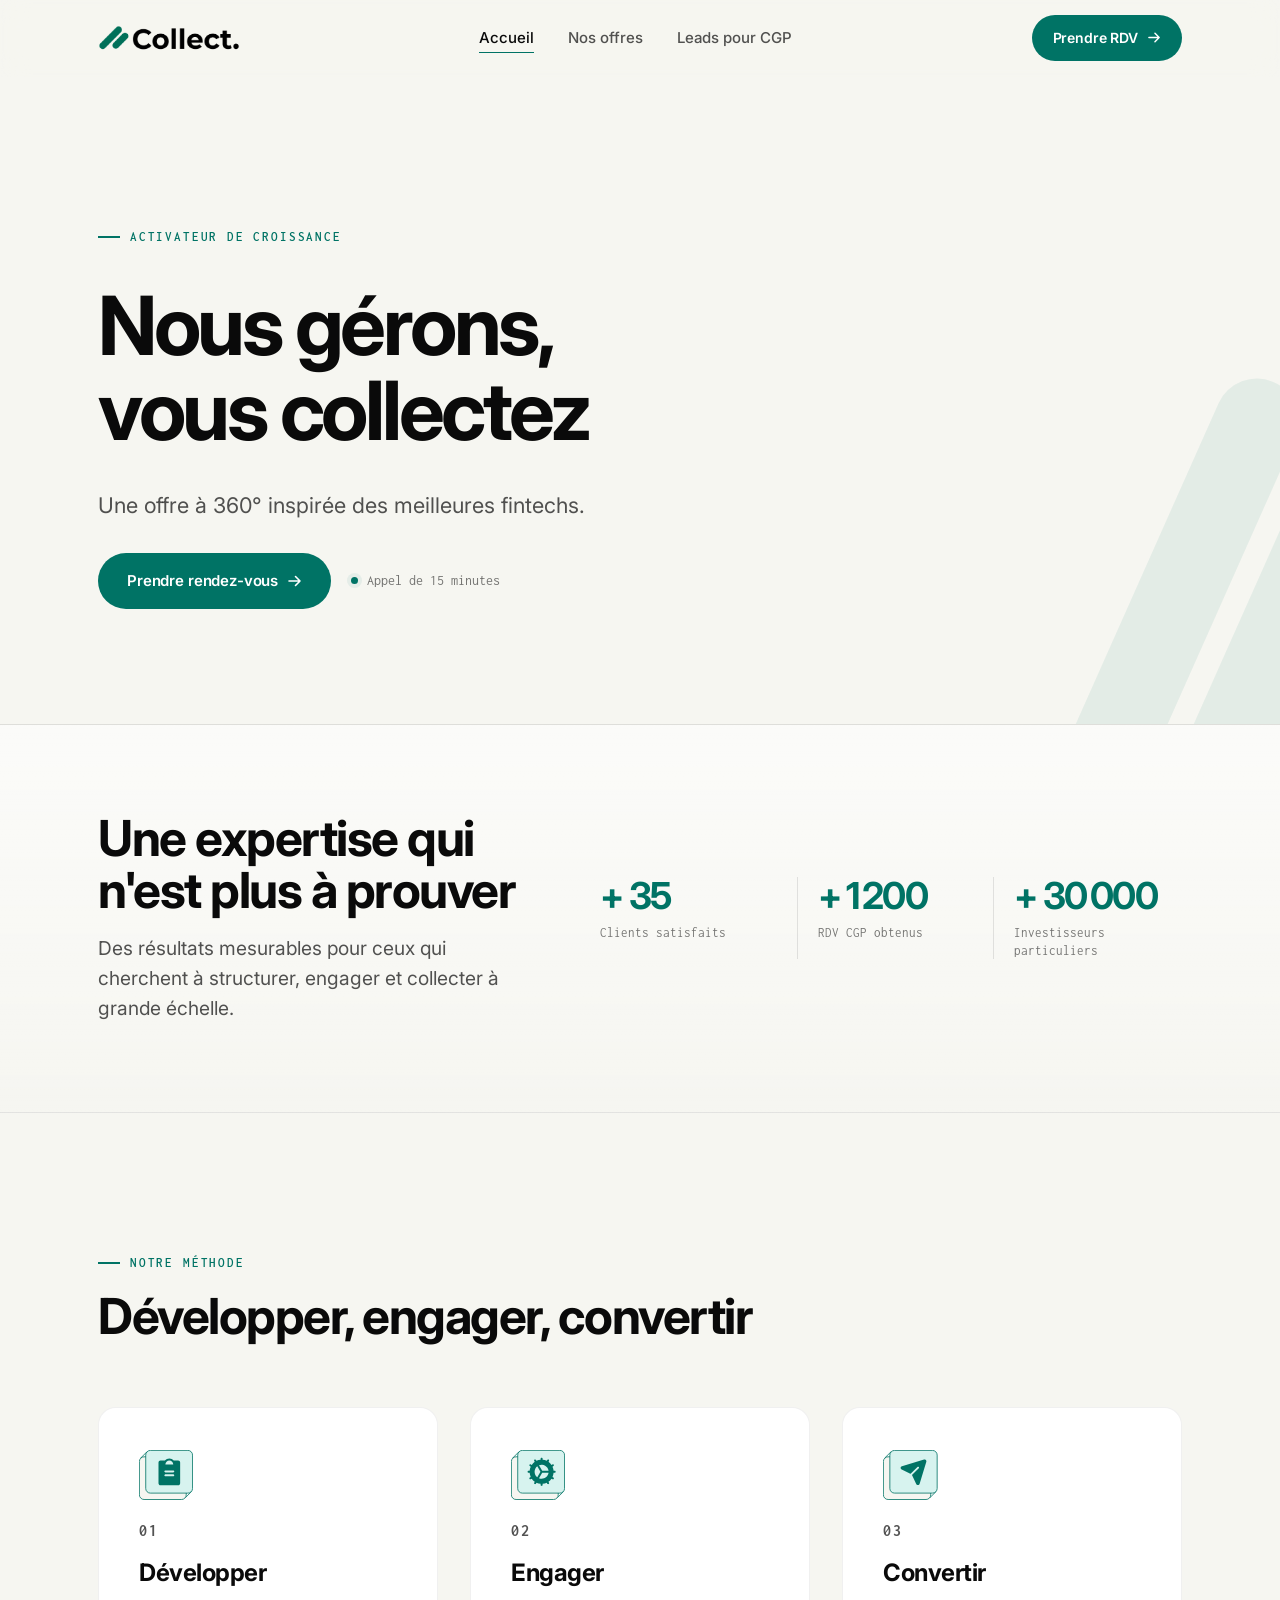
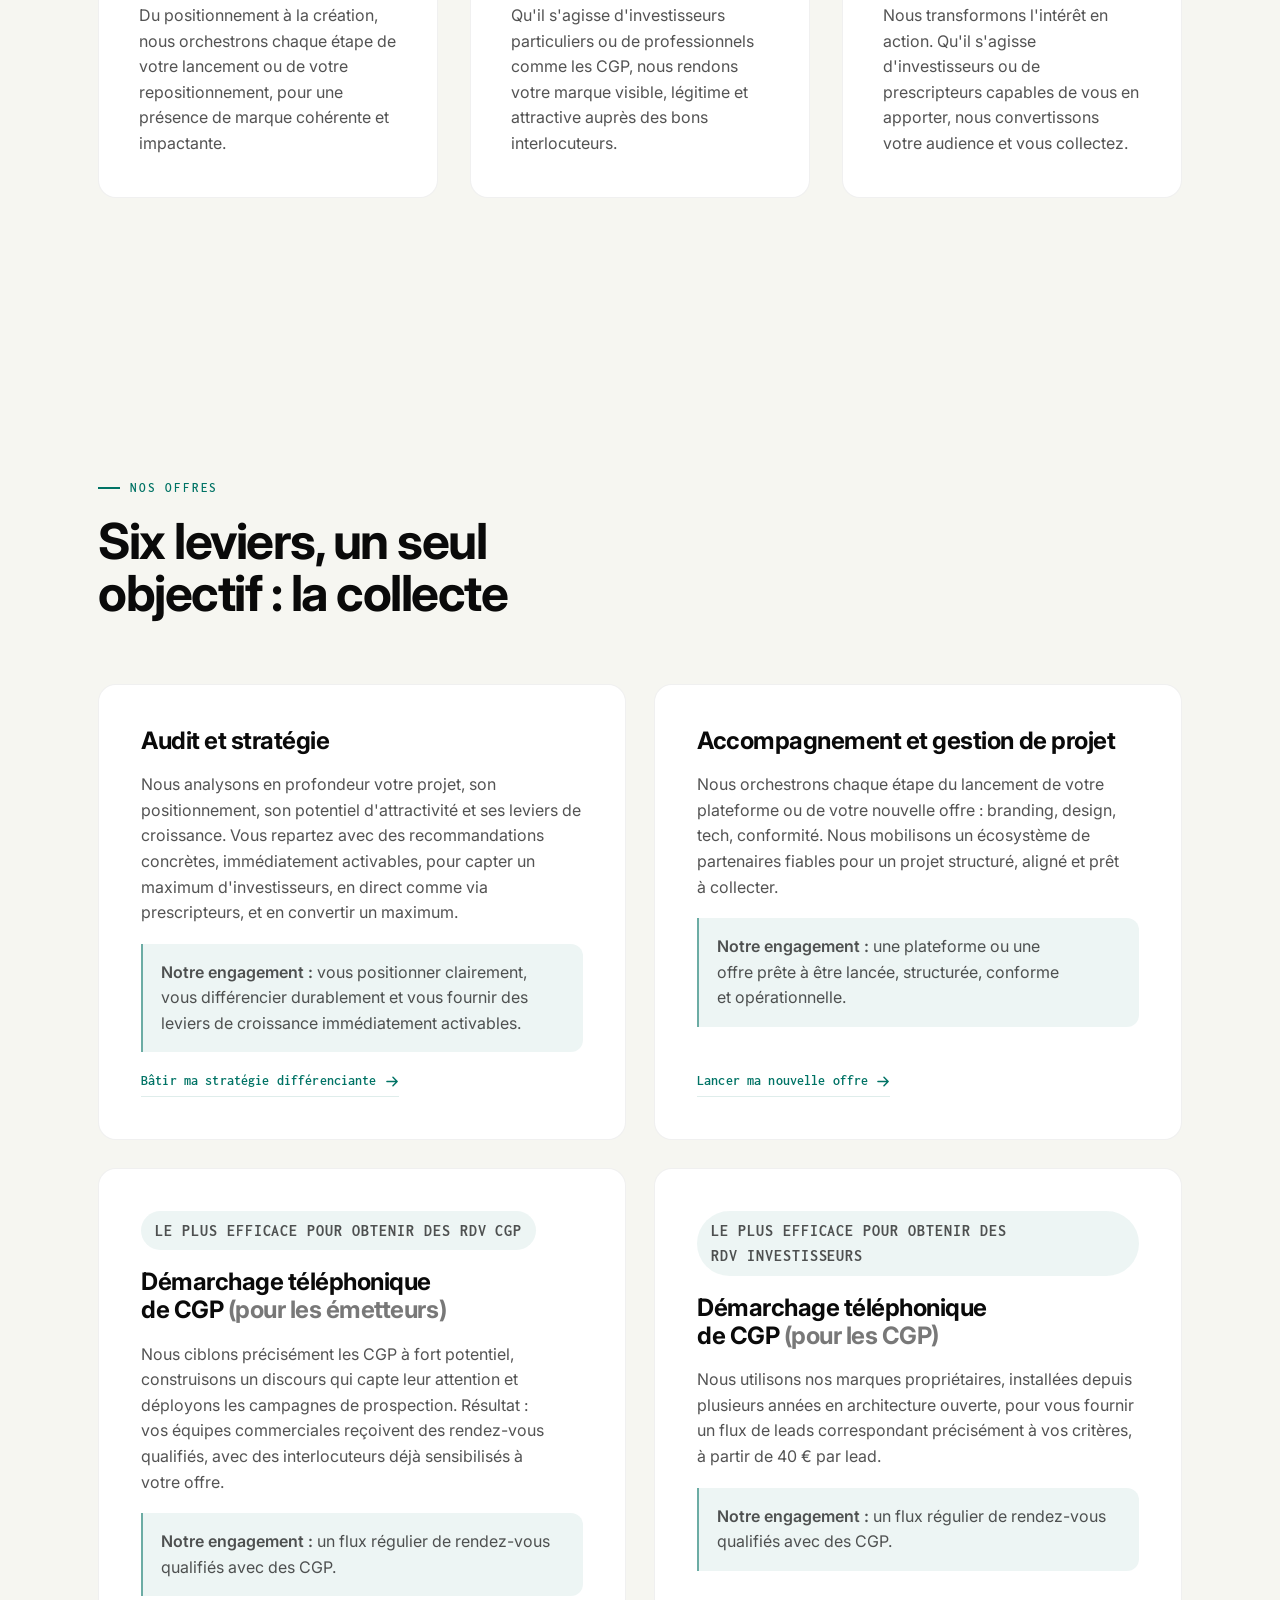
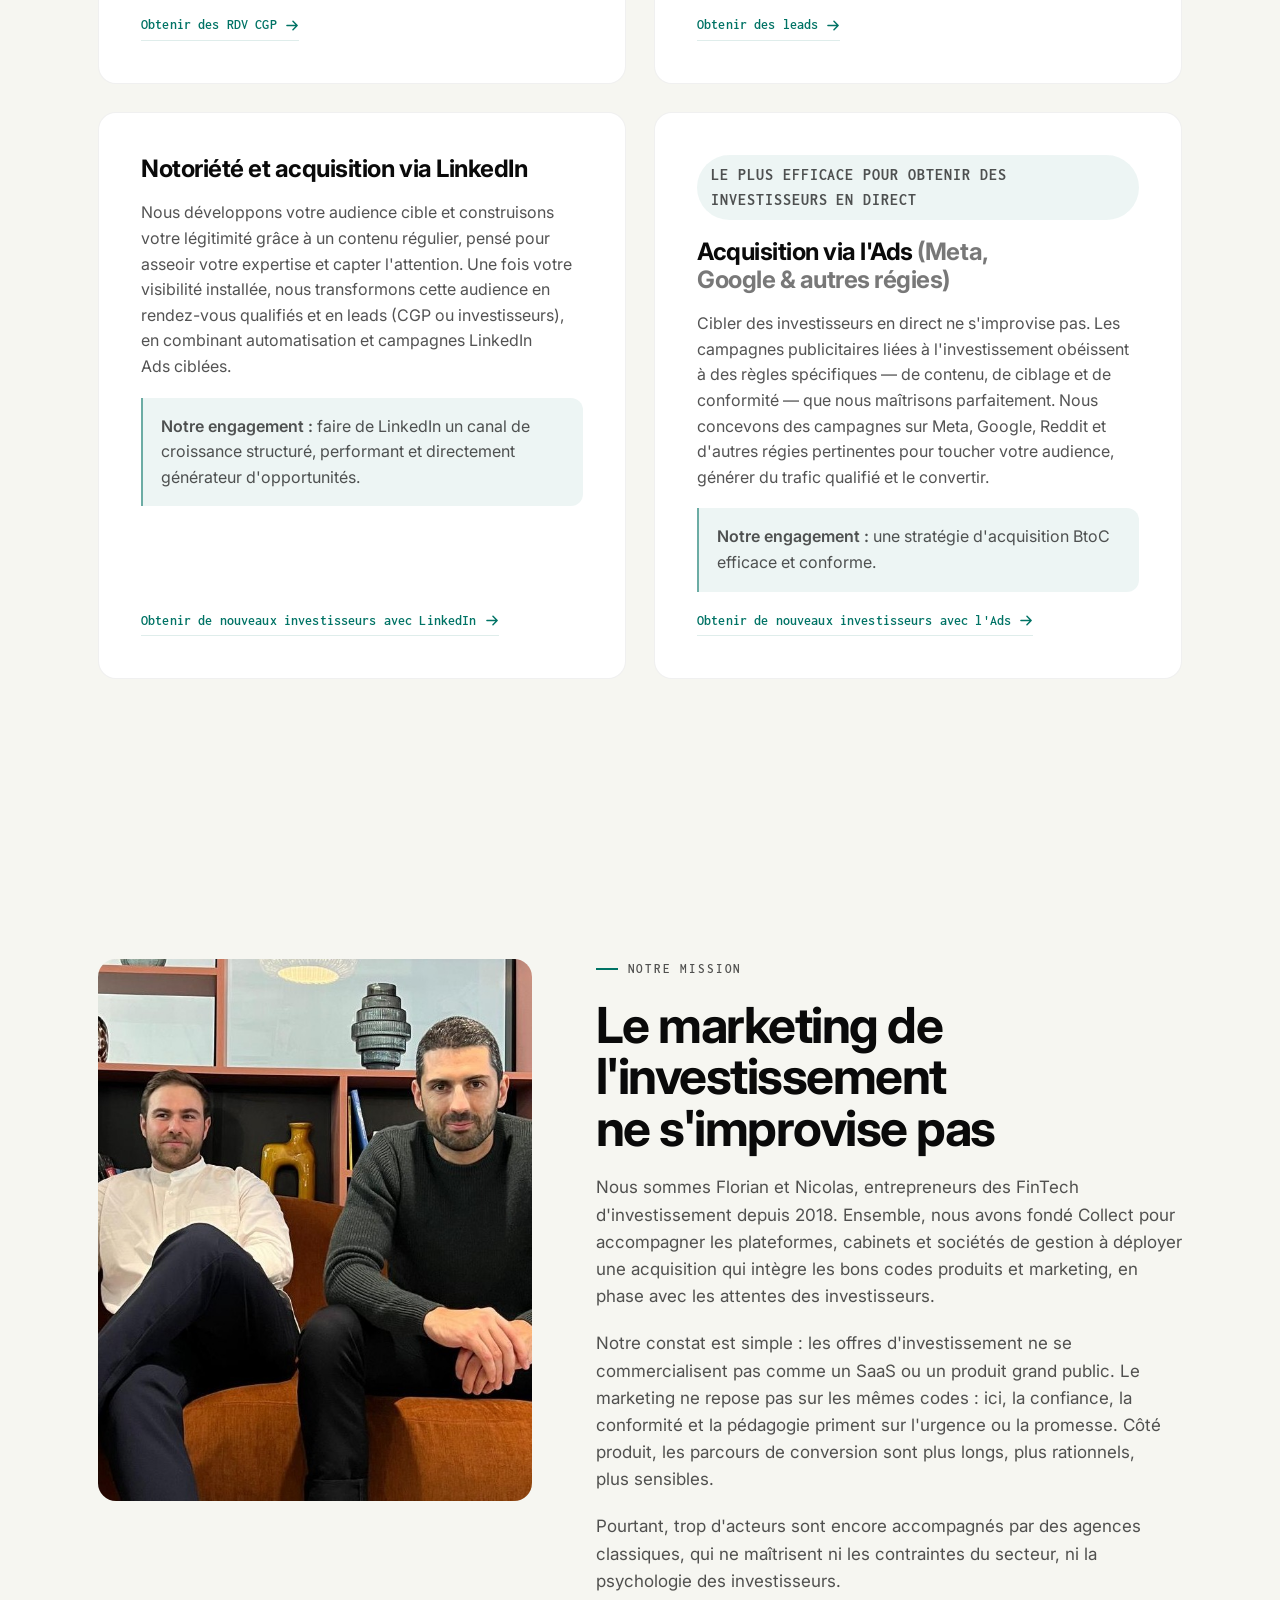
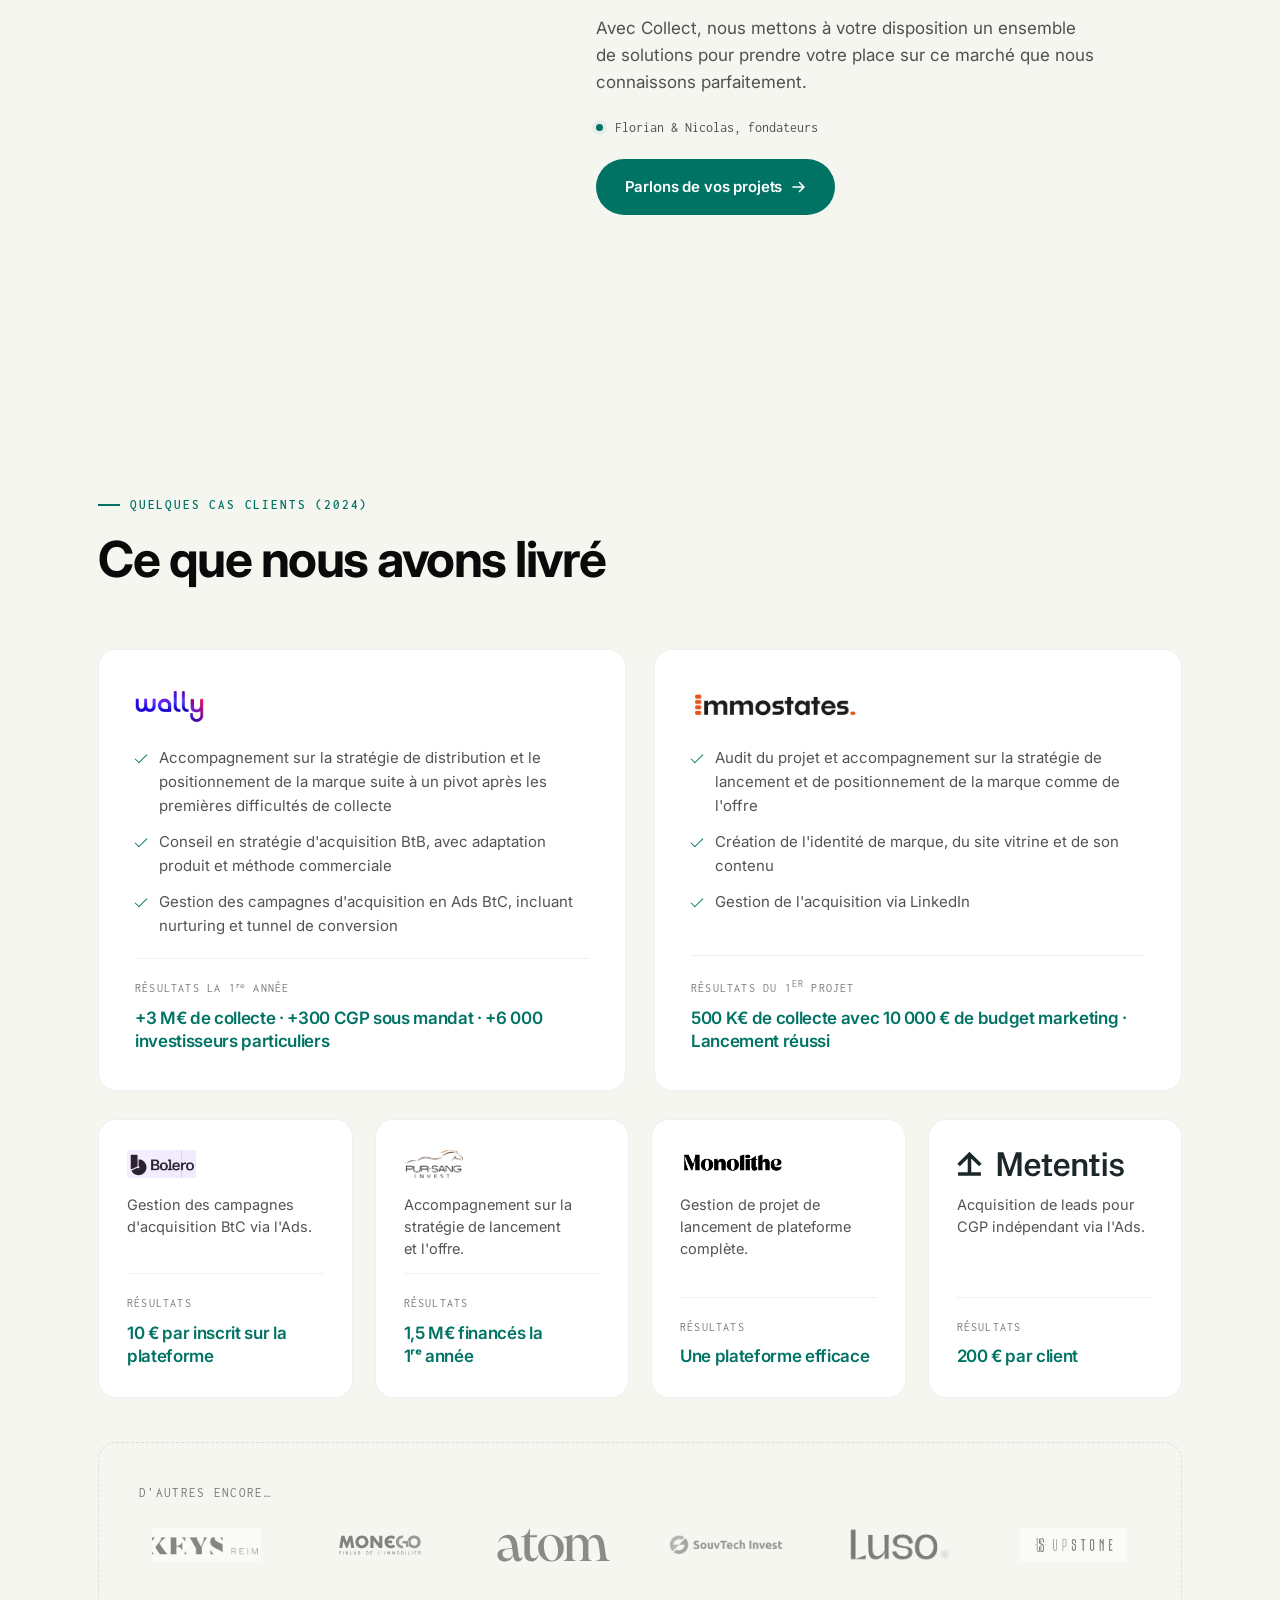
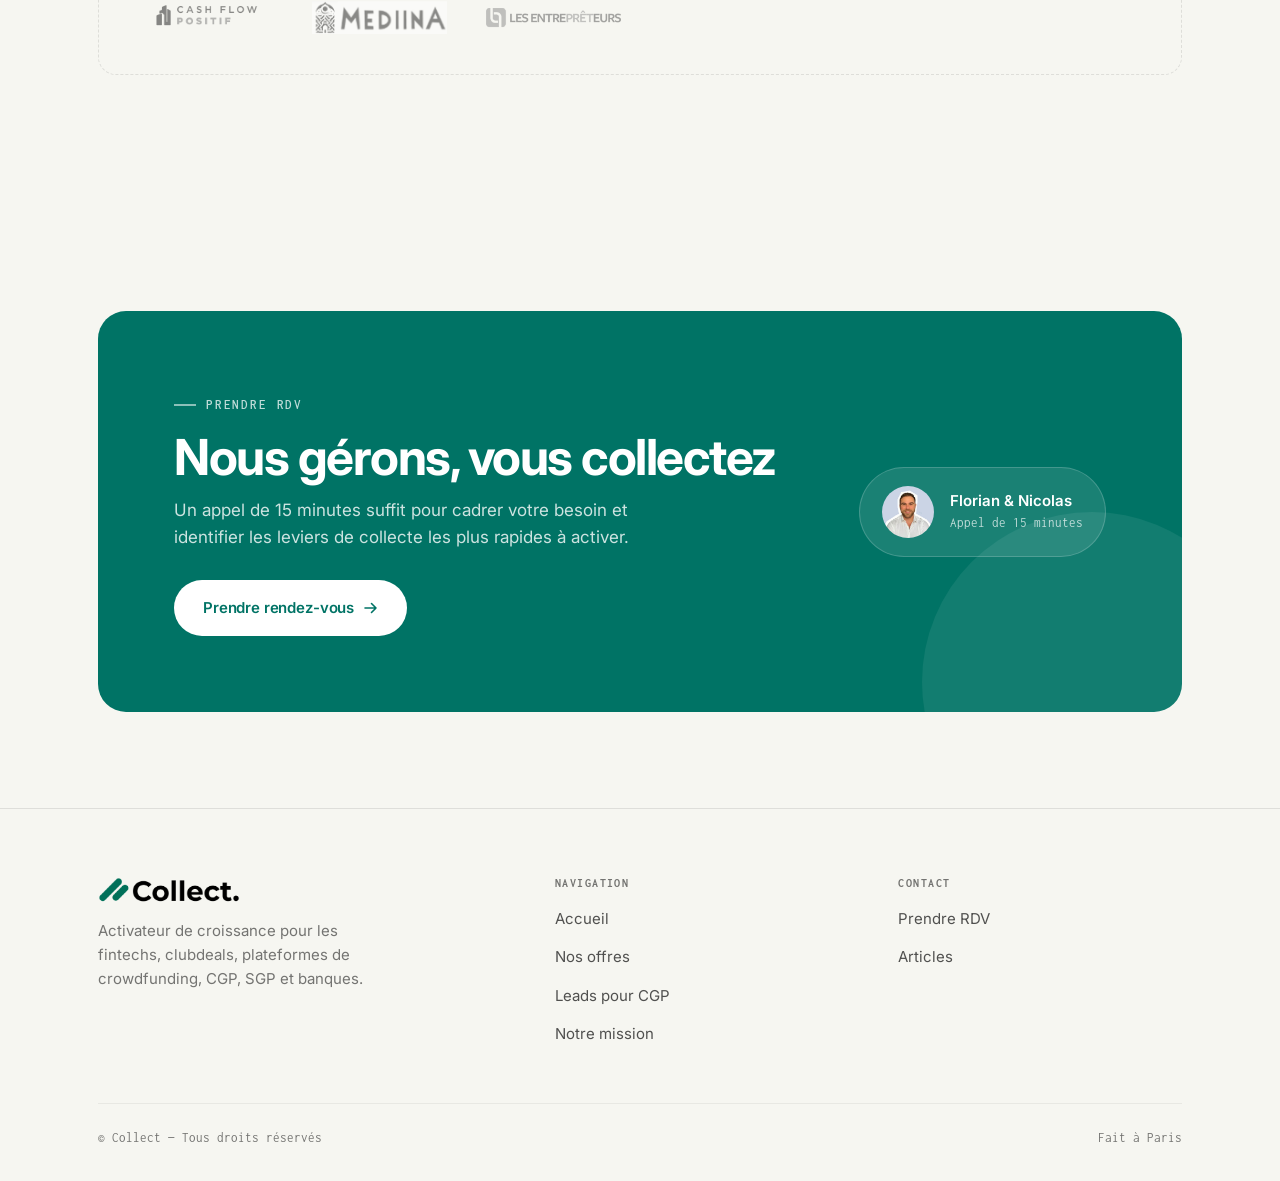
==== commit b6f98d08: "Retire l'offre RDV bookes et le lien RDV du menu - suppression de la carte "RDV qualifies bookes dan" ====
--- a/index.html
+++ b/index.html
@@ -28,7 +28,6 @@
         <li><a href="index.html" aria-current="page">Accueil</a></li>
         <li><a href="#offres">Nos offres</a></li>
         <li><a href="leads-cgp.html">Leads pour CGP</a></li>
-        <li><a href="rendez-vous.html">Prendre RDV</a></li>
       </ul>
 
       <a class="btn btn--sm" href="rendez-vous.html">
--- a/assets/css/style.css
+++ b/assets/css/style.css
@@ -843,6 +843,8 @@
   grid-template-columns: repeat(2, minmax(0, 1fr));
   gap: clamp(20px, 2.6vw, 28px);
 }
+
+.solo { display: grid; max-width: 760px; }
 
 .check-list {
   display: flex;
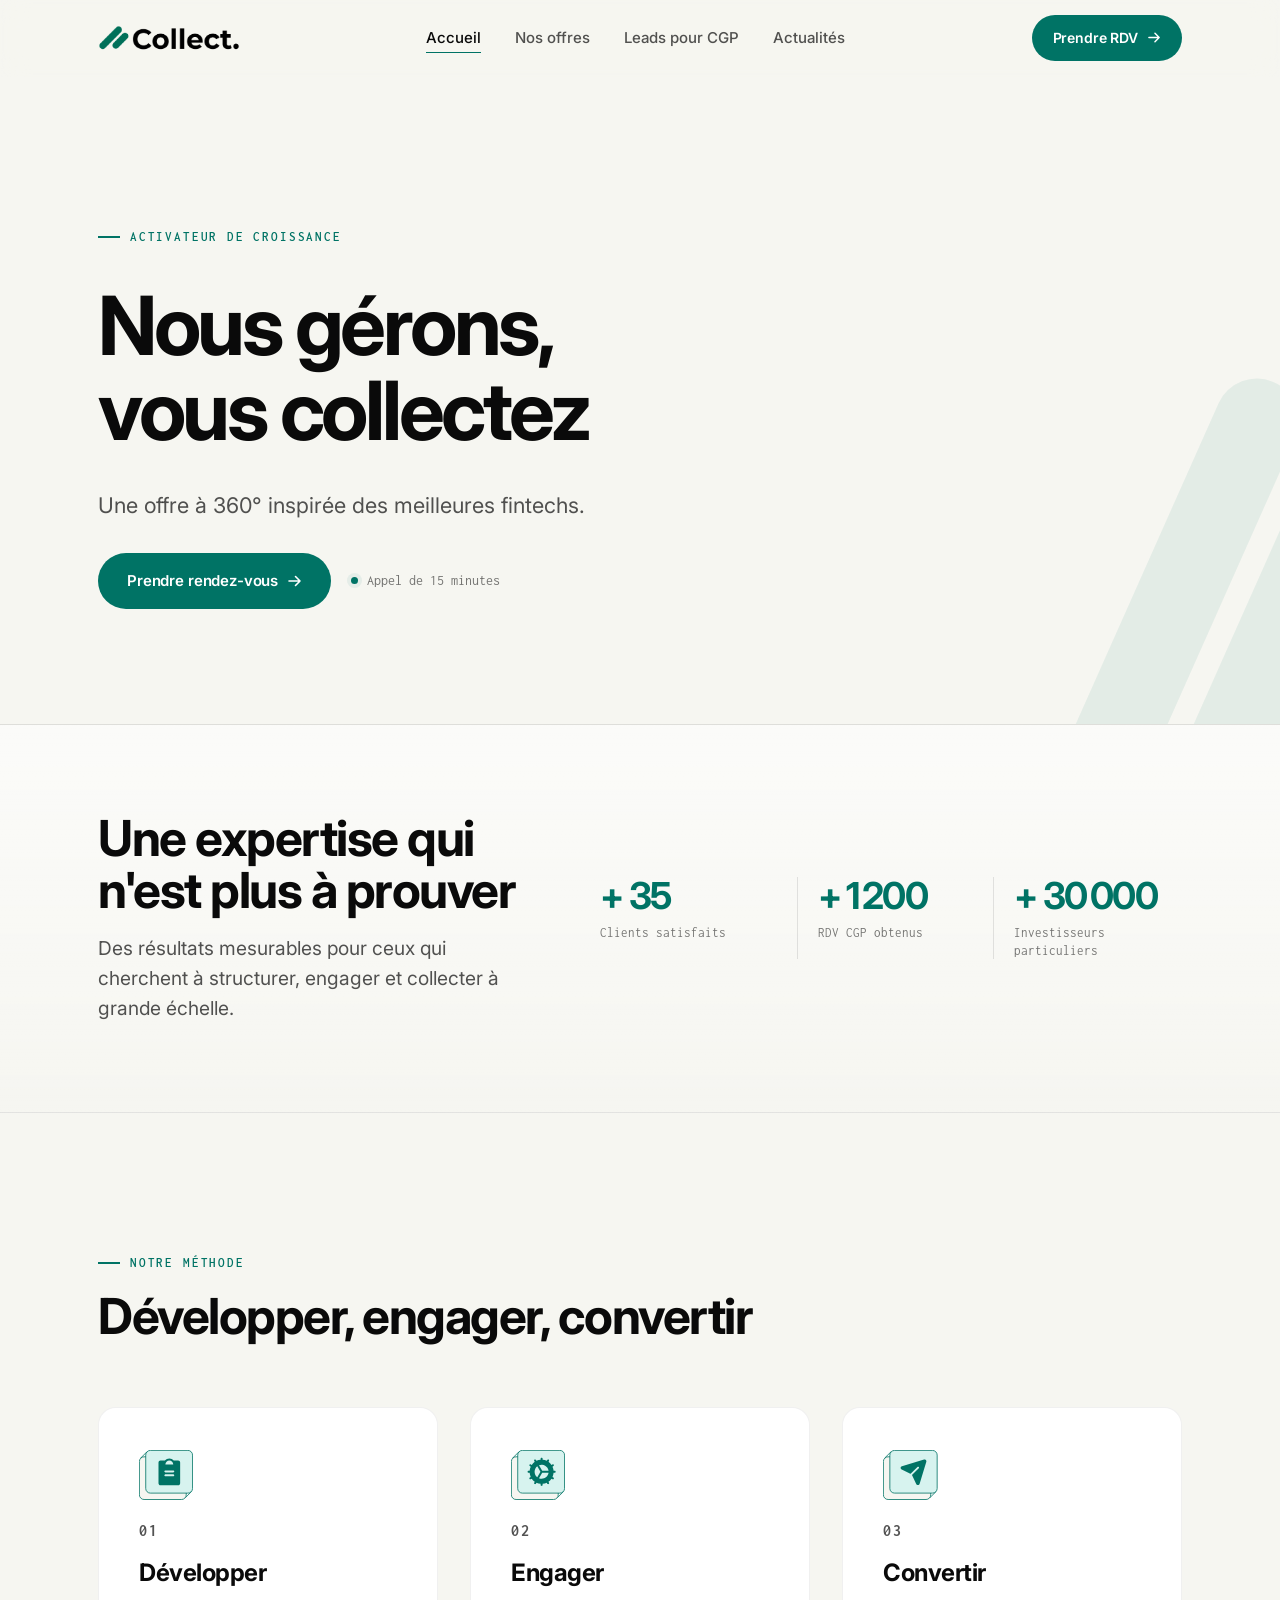
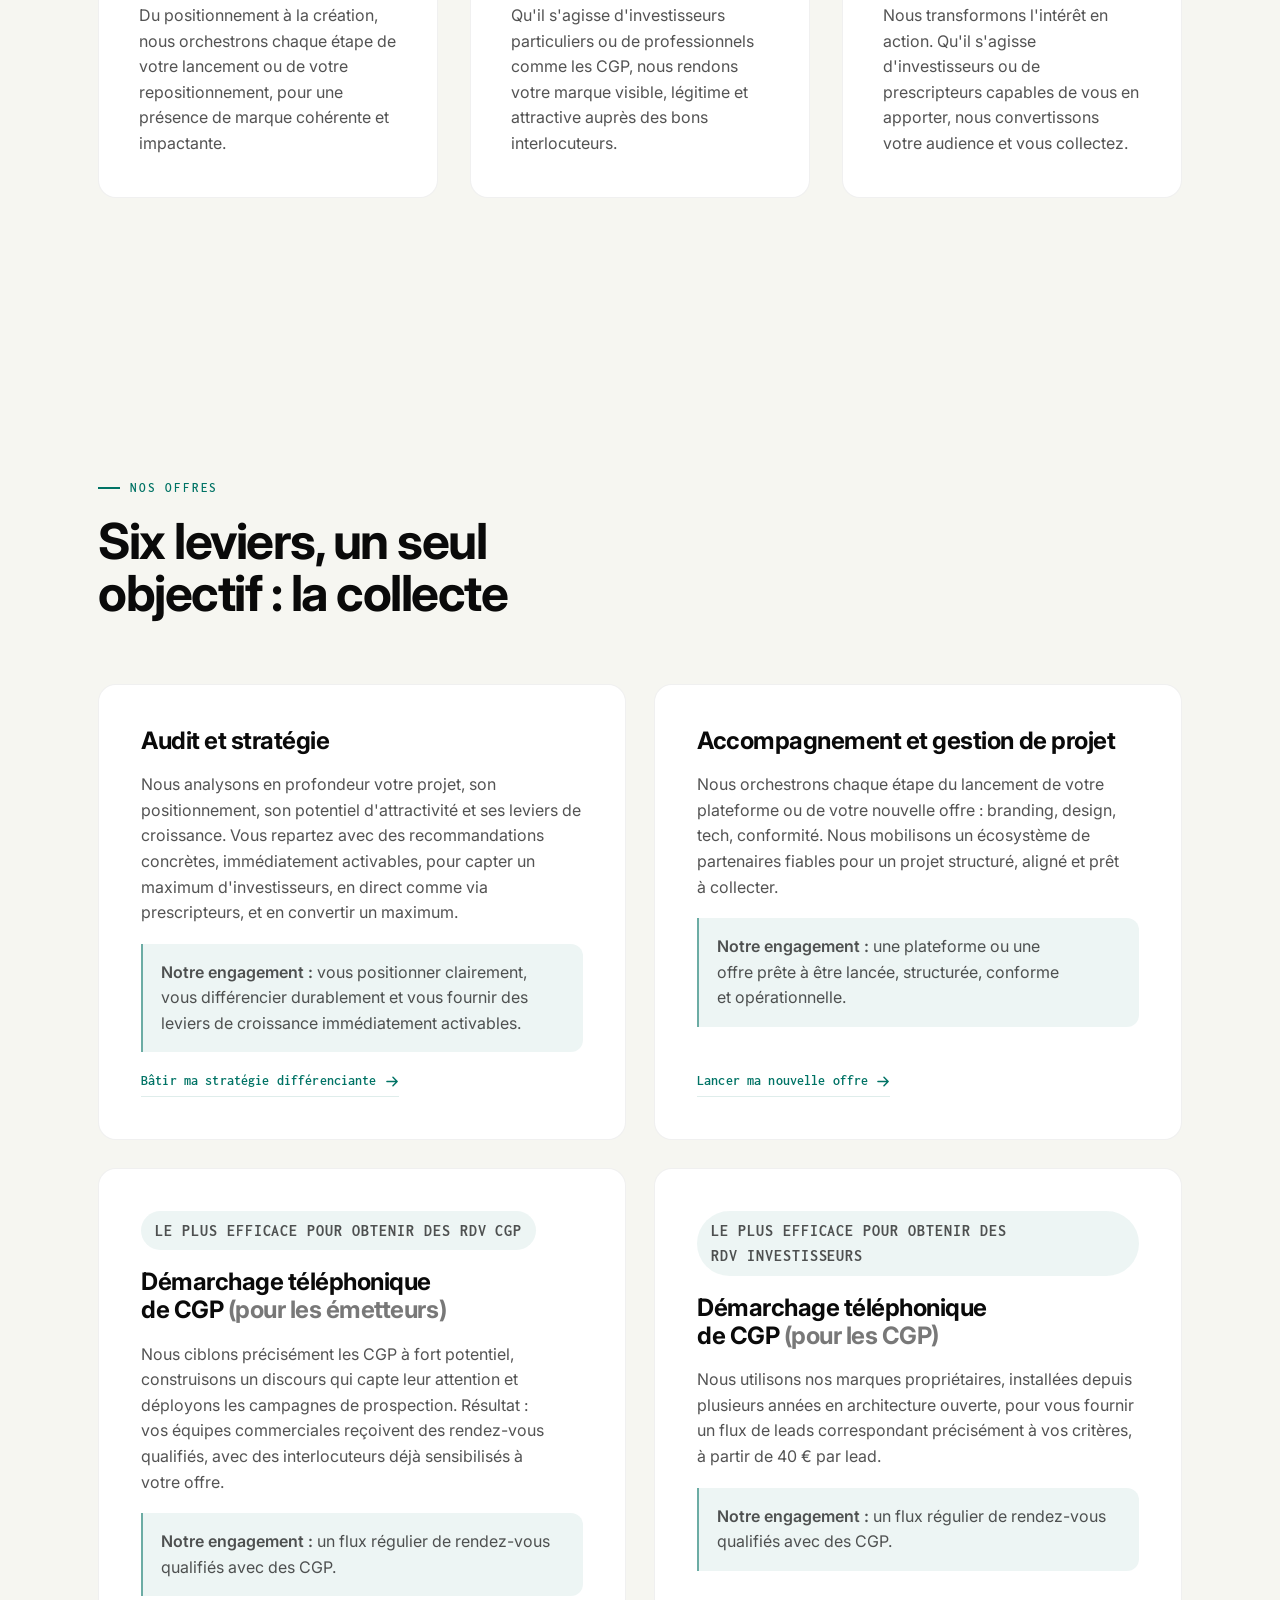
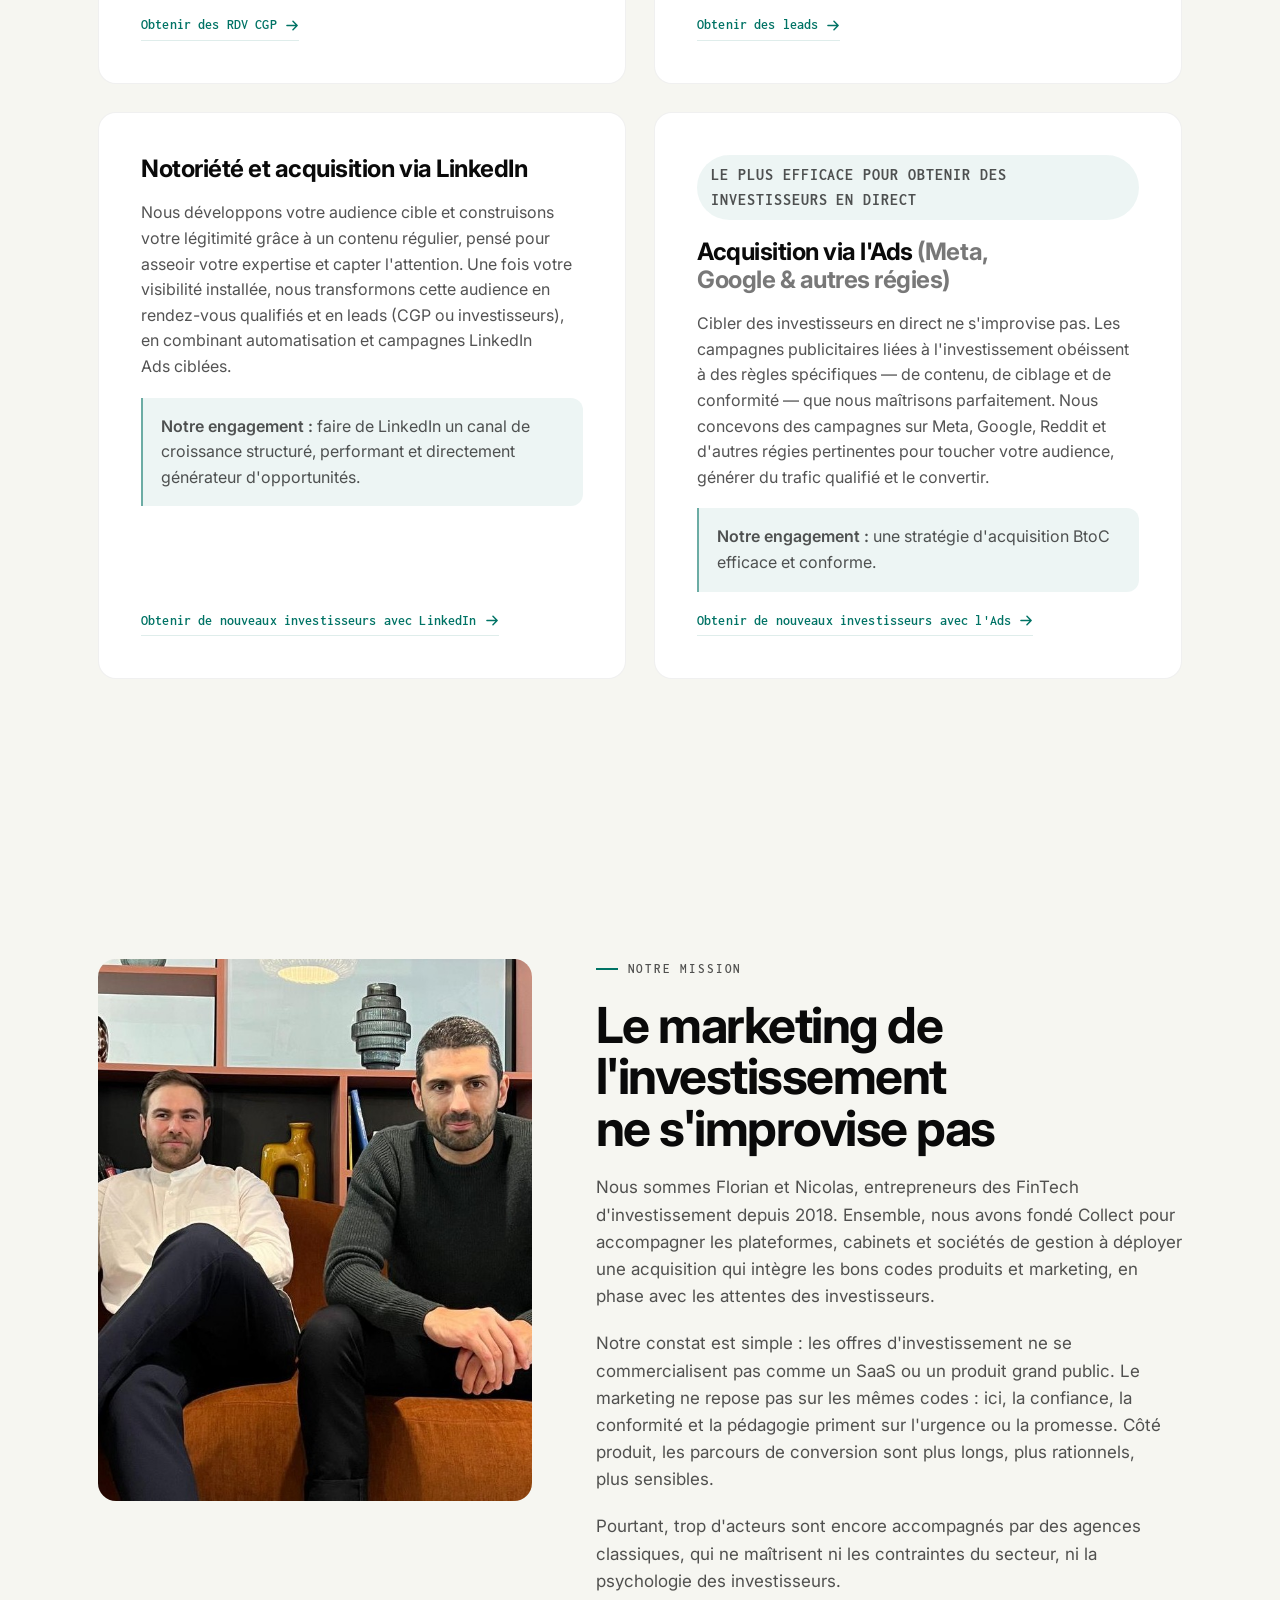
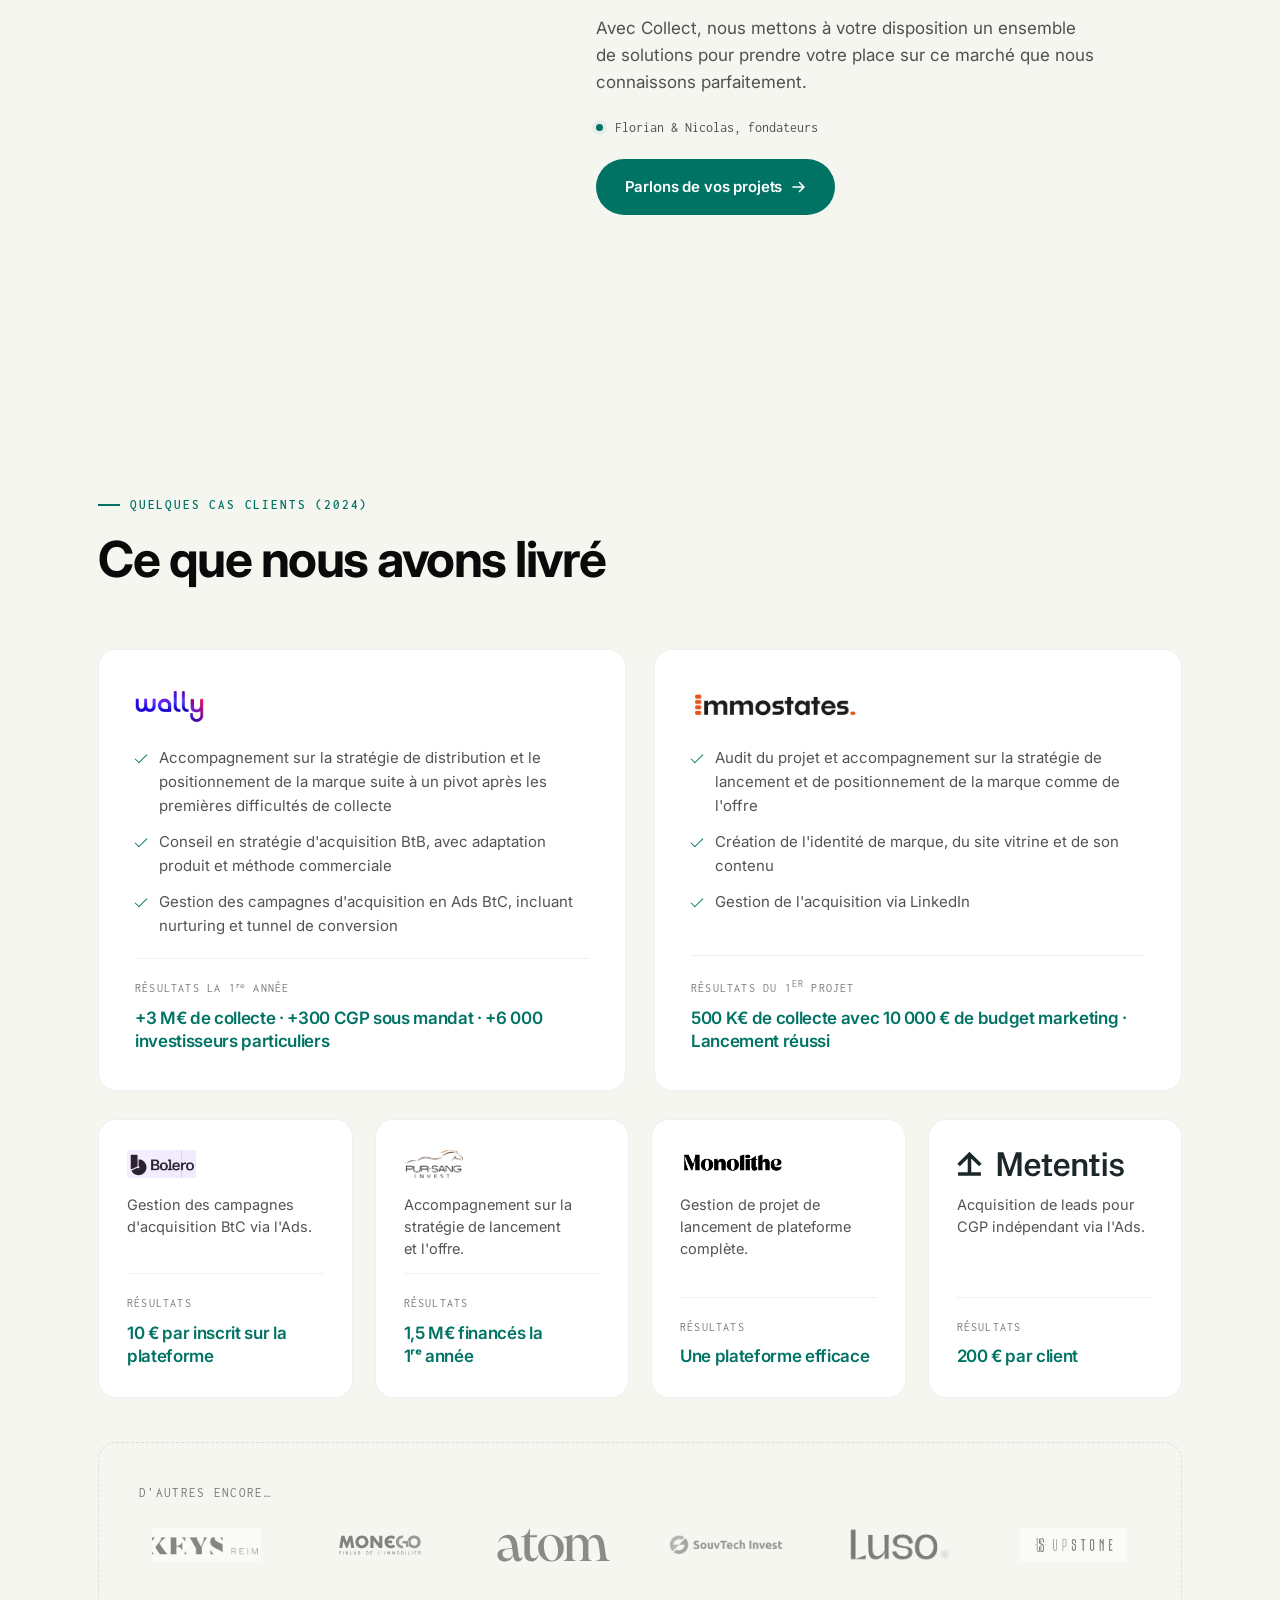
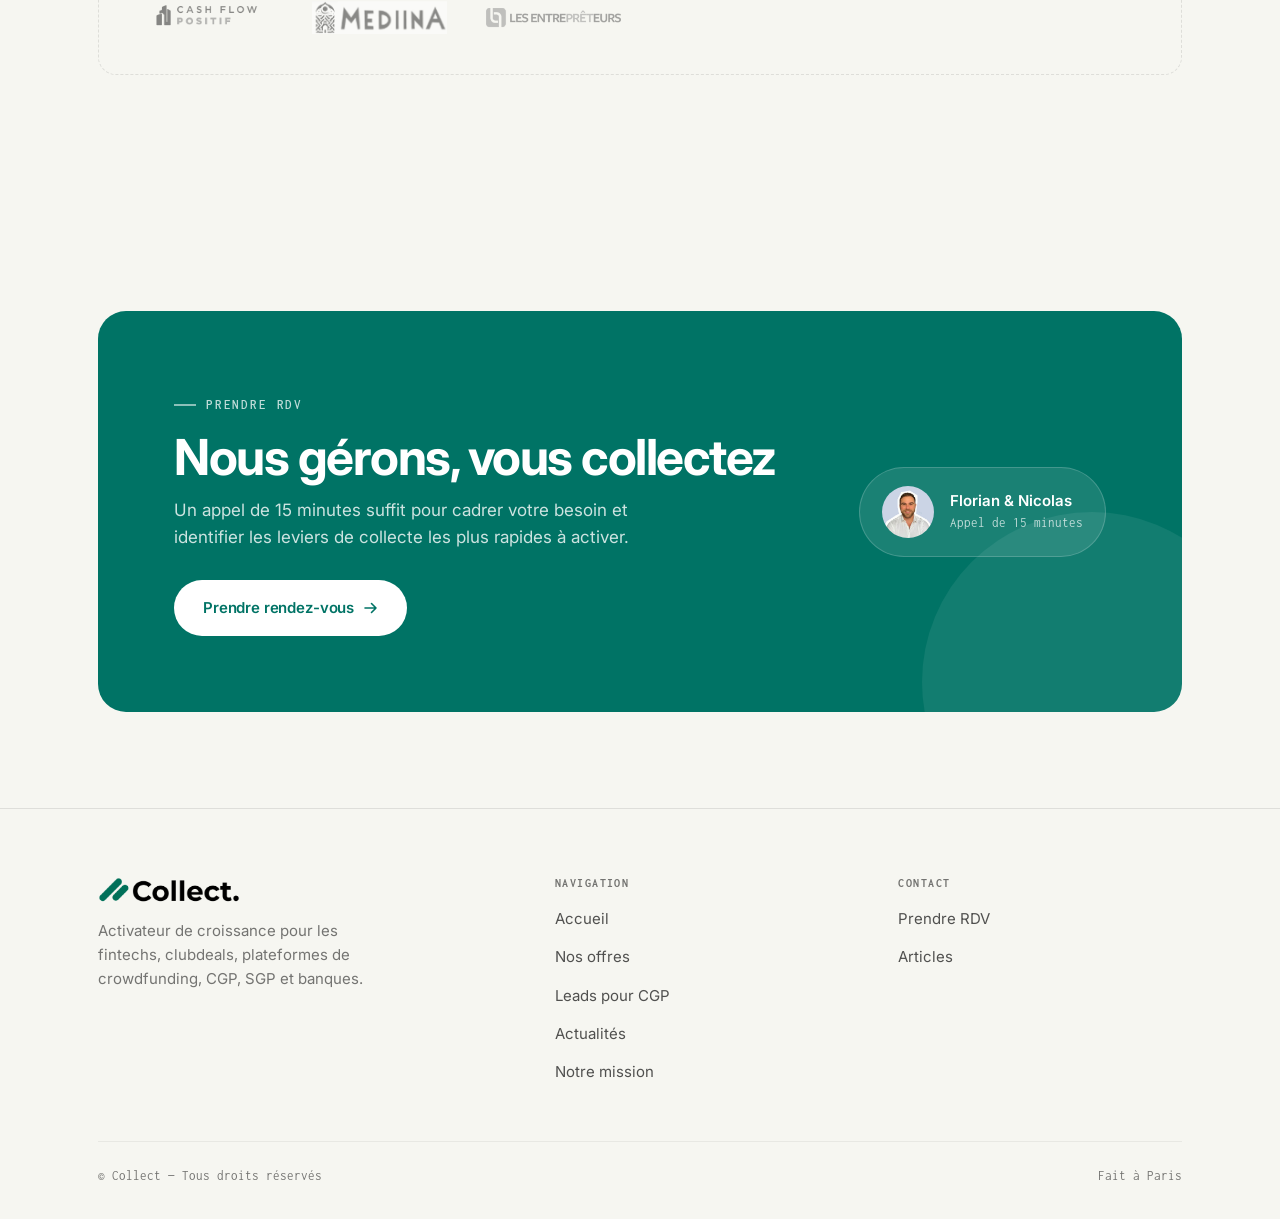
==== commit 88cba5ec: "Ajoute l'onglet Actualites avec les articles du blog et l'article SEO Agence Marketing CGP Co-Author" ====
--- a/index.html
+++ b/index.html
@@ -28,6 +28,7 @@
         <li><a href="index.html" aria-current="page">Accueil</a></li>
         <li><a href="#offres">Nos offres</a></li>
         <li><a href="leads-cgp.html">Leads pour CGP</a></li>
+        <li><a href="actualites.html">Actualités</a></li>
       </ul>
 
       <a class="btn btn--sm" href="rendez-vous.html">
@@ -367,6 +368,7 @@
           <li><a href="index.html">Accueil</a></li>
           <li><a href="index.html#offres">Nos offres</a></li>
           <li><a href="leads-cgp.html">Leads pour CGP</a></li>
+          <li><a href="actualites.html">Actualités</a></li>
           <li><a href="index.html#mission">Notre mission</a></li>
         </ul>
       </div>
@@ -375,7 +377,7 @@
         <h3>Contact</h3>
         <ul>
           <li><a href="rendez-vous.html">Prendre RDV</a></li>
-          <li><a href="https://www.get-collect.io/articles">Articles</a></li>
+          <li><a href="actualites.html">Articles</a></li>
         </ul>
       </div>
     </div>
--- a/assets/css/style.css
+++ b/assets/css/style.css
@@ -949,6 +949,163 @@
   border: 0;
 }
 
+/* ---------- Actualités ---------- */
+
+.article-featured {
+  display: flex;
+  flex-direction: column;
+  gap: 18px;
+  padding: clamp(30px, 4vw, 52px);
+  background: var(--paper);
+  border: 1px solid var(--tint-strong);
+  border-radius: var(--radius);
+  margin-bottom: clamp(28px, 4vw, 44px);
+  transition: transform 0.45s var(--ease), box-shadow 0.45s var(--ease);
+}
+
+.article-featured:hover {
+  transform: translateY(-4px);
+  box-shadow: 0 24px 60px -40px rgba(0, 89, 78, 0.5);
+}
+
+.article-featured h2 { font-size: clamp(1.5rem, 2.6vw, 2.1rem); letter-spacing: -0.03em; }
+.article-featured p { color: var(--ink-70); max-width: 76ch; }
+
+.articles-grid {
+  display: grid;
+  grid-template-columns: repeat(3, minmax(0, 1fr));
+  gap: clamp(20px, 2.6vw, 28px);
+}
+
+.article-card {
+  display: flex;
+  flex-direction: column;
+  gap: 14px;
+  padding: clamp(24px, 2.8vw, 34px);
+  background: var(--paper);
+  border: 1px solid var(--line-soft);
+  border-radius: var(--radius);
+  transition: transform 0.45s var(--ease), border-color 0.45s var(--ease),
+    box-shadow 0.45s var(--ease);
+}
+
+.article-card:hover {
+  transform: translateY(-4px);
+  border-color: var(--tint-strong);
+  box-shadow: 0 24px 60px -40px rgba(0, 89, 78, 0.35);
+}
+
+.article-card h3 { font-size: 1.15rem; letter-spacing: -0.02em; line-height: 1.25; }
+.article-card p { font-size: 15px; color: var(--ink-70); }
+.article-card .link-arrow { margin-top: auto; }
+
+.article-meta {
+  display: flex;
+  flex-wrap: wrap;
+  align-items: center;
+  gap: 8px 14px;
+  font-family: var(--mono);
+  font-size: 12.5px;
+  letter-spacing: 0.06em;
+  text-transform: uppercase;
+  color: var(--ink-55);
+}
+
+.article-meta .cat { color: var(--green); font-weight: 700; }
+
+/* ---------- Page article ---------- */
+
+.article-hero {
+  position: relative;
+  overflow: hidden;
+  padding-block: clamp(56px, 9vw, 110px) clamp(36px, 5vw, 56px);
+}
+
+.article-hero .hero-inner { max-width: 860px; gap: 22px; }
+
+.article-hero h1 { font-size: clamp(2.1rem, 4.6vw, 3.4rem); letter-spacing: -0.035em; }
+
+.article-body {
+  max-width: 780px;
+  padding-bottom: var(--section);
+}
+
+.article-body > * + * { margin-top: 22px; }
+
+.article-body h2 {
+  margin-top: clamp(44px, 6vw, 64px);
+  font-size: clamp(1.5rem, 2.6vw, 2rem);
+}
+
+.article-body h3 {
+  margin-top: 34px;
+  font-size: clamp(1.15rem, 1.8vw, 1.35rem);
+}
+
+.article-body p { color: var(--ink-70); }
+
+.article-body a:not(.btn):not(.link-arrow) {
+  color: var(--green);
+  border-bottom: 1px solid var(--tint-strong);
+  transition: border-color 0.3s var(--ease), color 0.3s var(--ease);
+}
+
+.article-body a:not(.btn):not(.link-arrow):hover {
+  color: var(--green-dark);
+  border-color: var(--green);
+}
+
+.article-body ul,
+.article-body ol {
+  display: flex;
+  flex-direction: column;
+  gap: 12px;
+  color: var(--ink-70);
+}
+
+.article-body ol { padding-left: 22px; list-style: decimal; }
+
+.article-body ul li {
+  position: relative;
+  padding-left: 24px;
+}
+
+.article-body ul li::before {
+  content: "";
+  position: absolute;
+  left: 0;
+  top: 9px;
+  width: 12px;
+  height: 6px;
+  border-left: 1.5px solid var(--green);
+  border-bottom: 1.5px solid var(--green);
+  transform: rotate(-45deg);
+}
+
+.article-body strong { color: var(--ink); font-weight: 600; }
+
+.article-body blockquote {
+  margin: 28px 0 0;
+  padding: 18px 22px;
+  border-left: 2px solid var(--green-soft);
+  background: var(--tint);
+  border-radius: 0 var(--radius-sm) var(--radius-sm) 0;
+  color: var(--ink);
+  font-size: 16px;
+}
+
+.article-cta {
+  margin-top: clamp(44px, 6vw, 64px);
+  padding: clamp(26px, 3.4vw, 40px);
+  border-radius: var(--radius);
+  background: var(--green);
+  color: #fff;
+}
+
+.article-cta h2 { margin-top: 0; color: #fff; }
+.article-cta p { color: rgba(255, 255, 255, 0.85); }
+.article-cta .btn-row { margin-top: 24px; }
+
 /* ---------- Animations ---------- */
 
 .reveal {
@@ -976,6 +1133,7 @@
   .mini-cases { grid-template-columns: repeat(2, minmax(0, 1fr)); }
   .offers,
   .duo { grid-template-columns: minmax(0, 1fr); }
+  .articles-grid { grid-template-columns: repeat(2, minmax(0, 1fr)); }
   .cta-inner { grid-template-columns: minmax(0, 1fr); }
   .footer-top { grid-template-columns: repeat(2, minmax(0, 1fr)); }
   .mission-media img { aspect-ratio: 16 / 10; }
@@ -1012,6 +1170,7 @@
   .nav > .btn { display: none; }
 
   .mini-cases { grid-template-columns: minmax(0, 1fr); }
+  .articles-grid { grid-template-columns: minmax(0, 1fr); }
 
   .stats-grid { grid-template-columns: minmax(0, 1fr); gap: 24px; }
   .stat { padding-left: 0; border-left: 0; padding-top: 20px; border-top: 1px solid var(--line); }
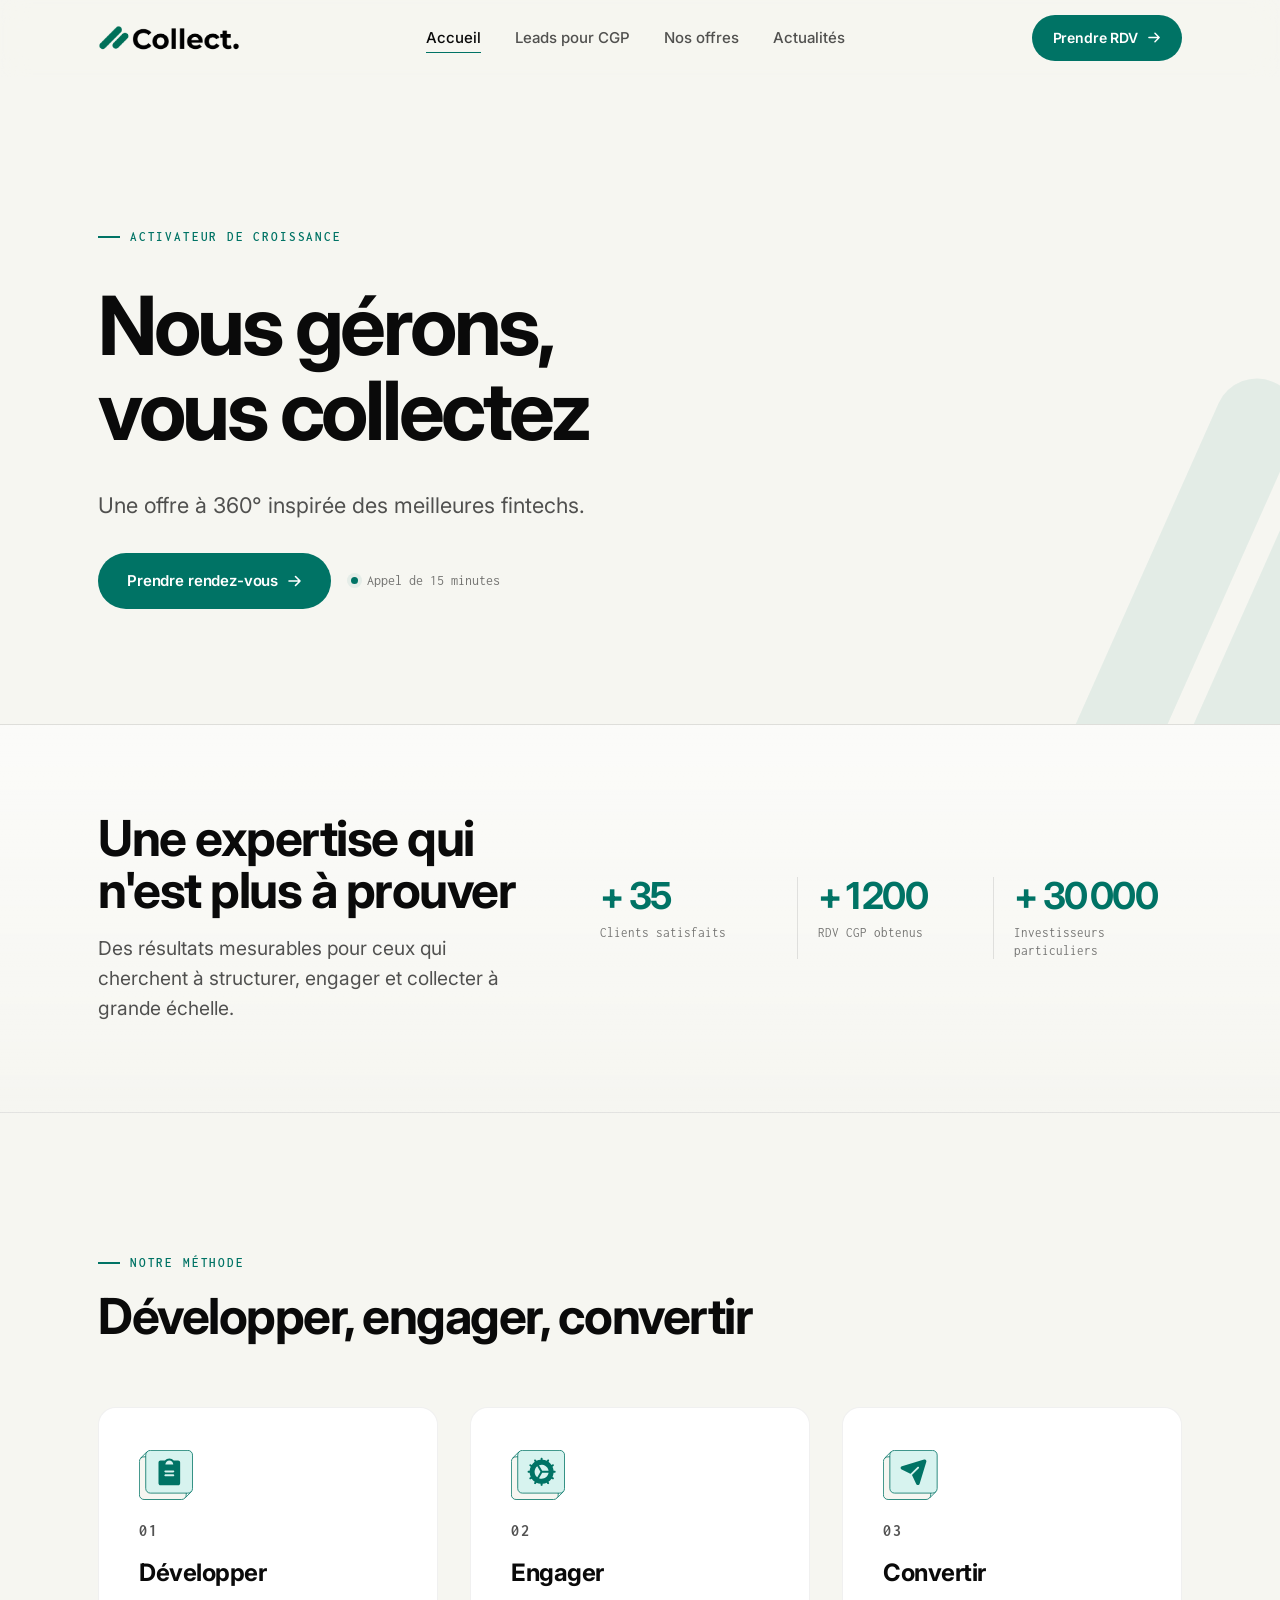
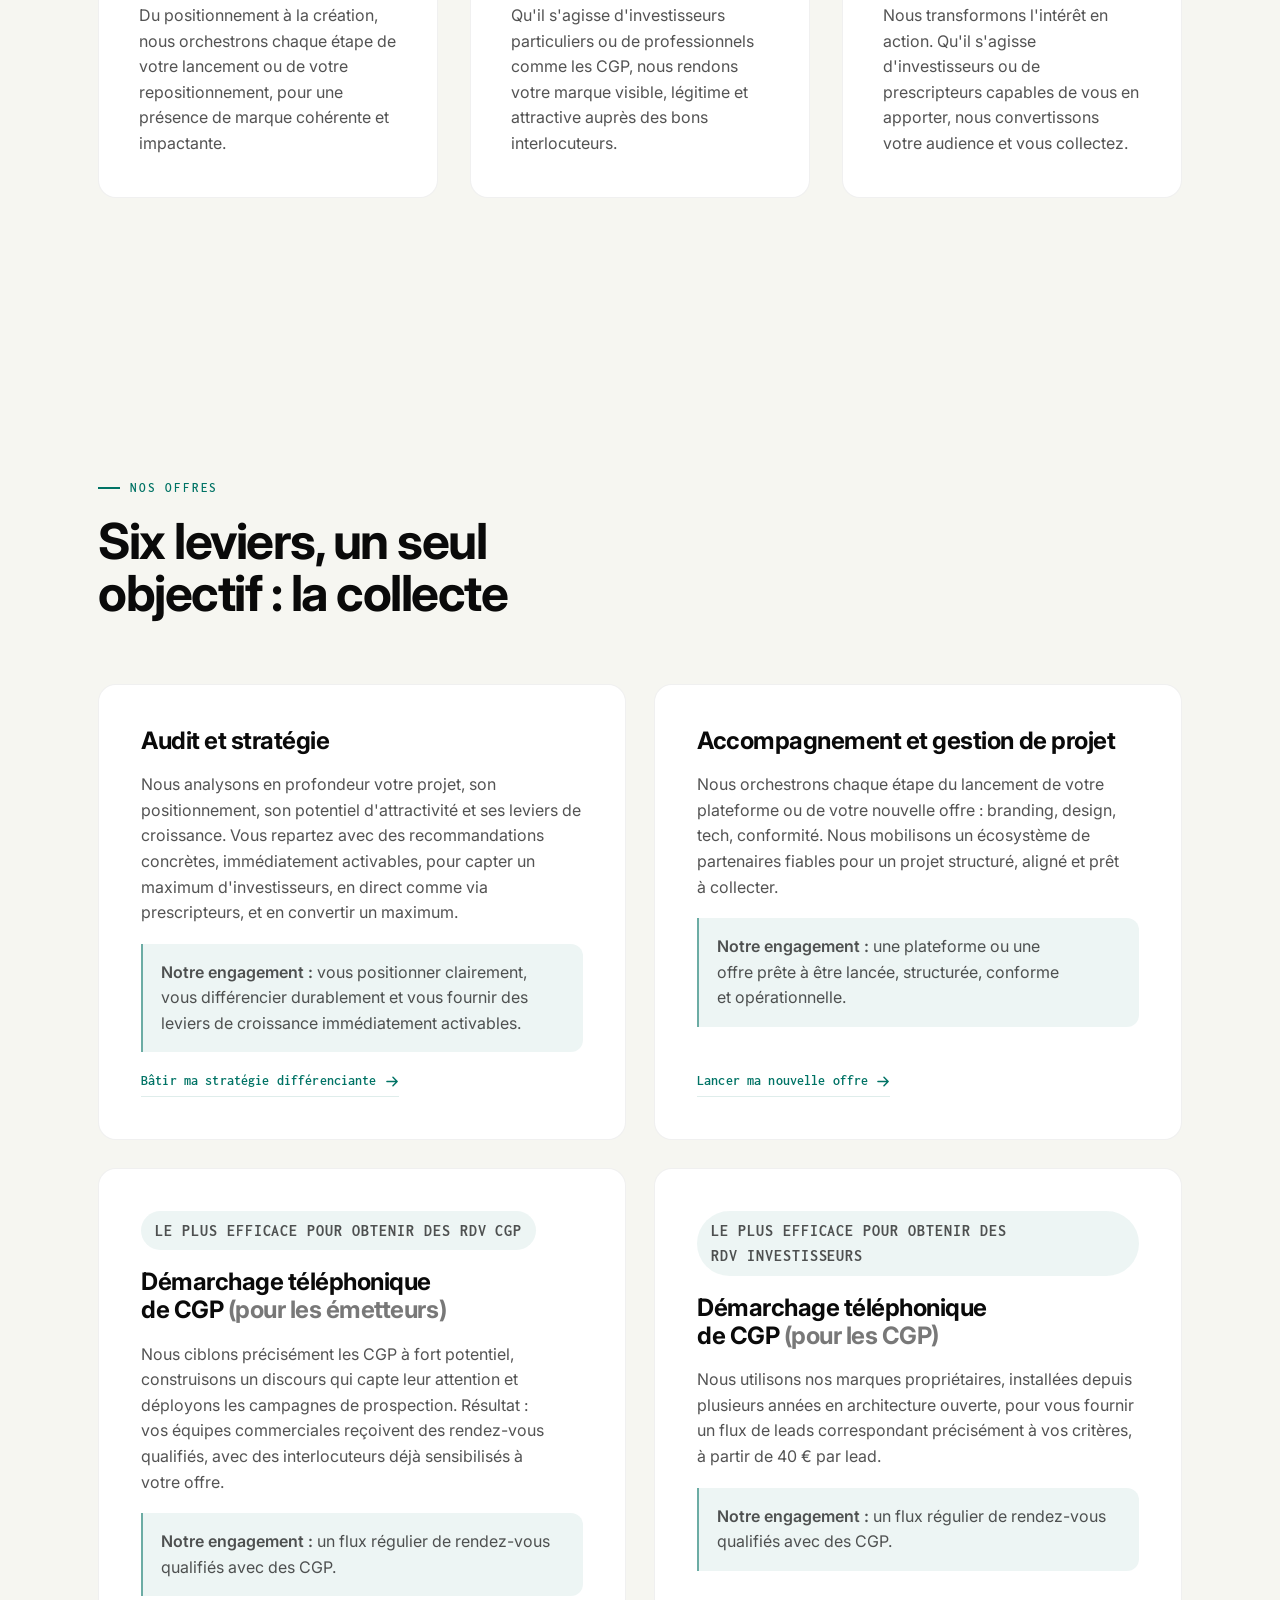
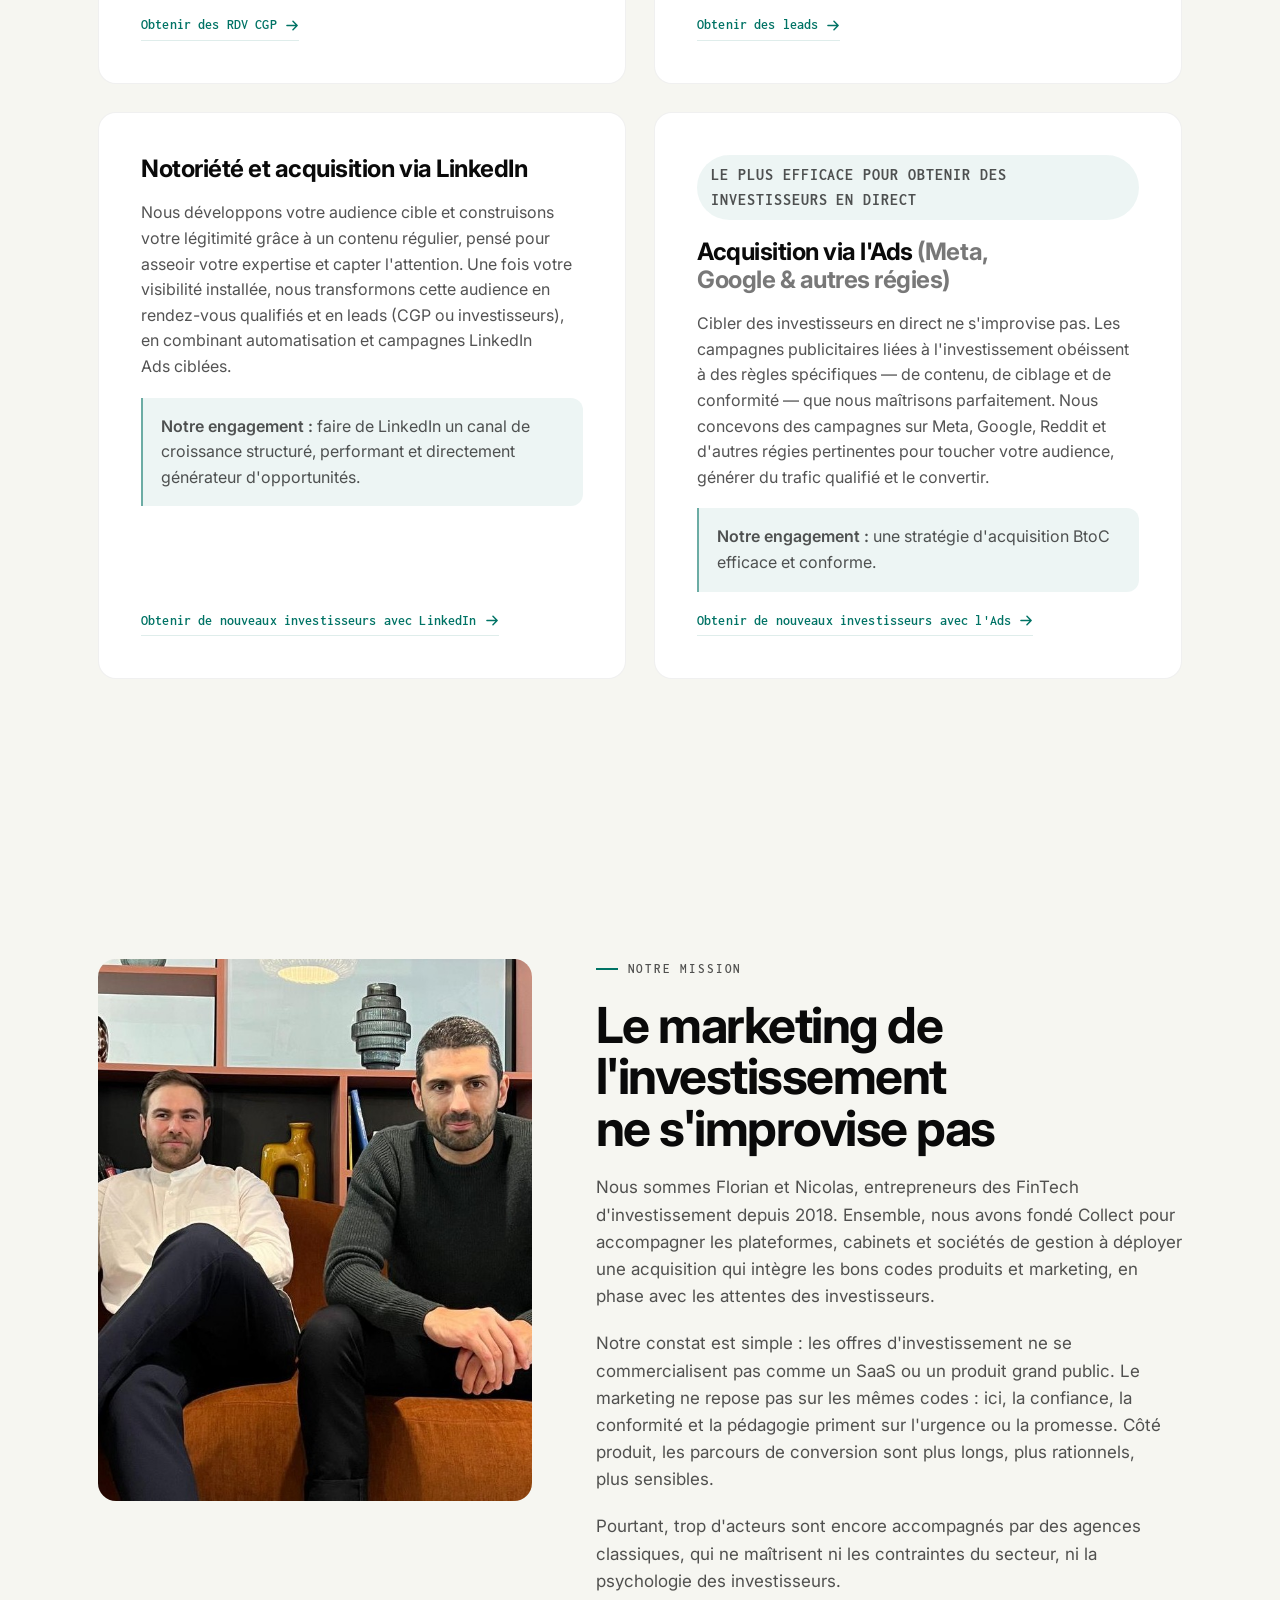
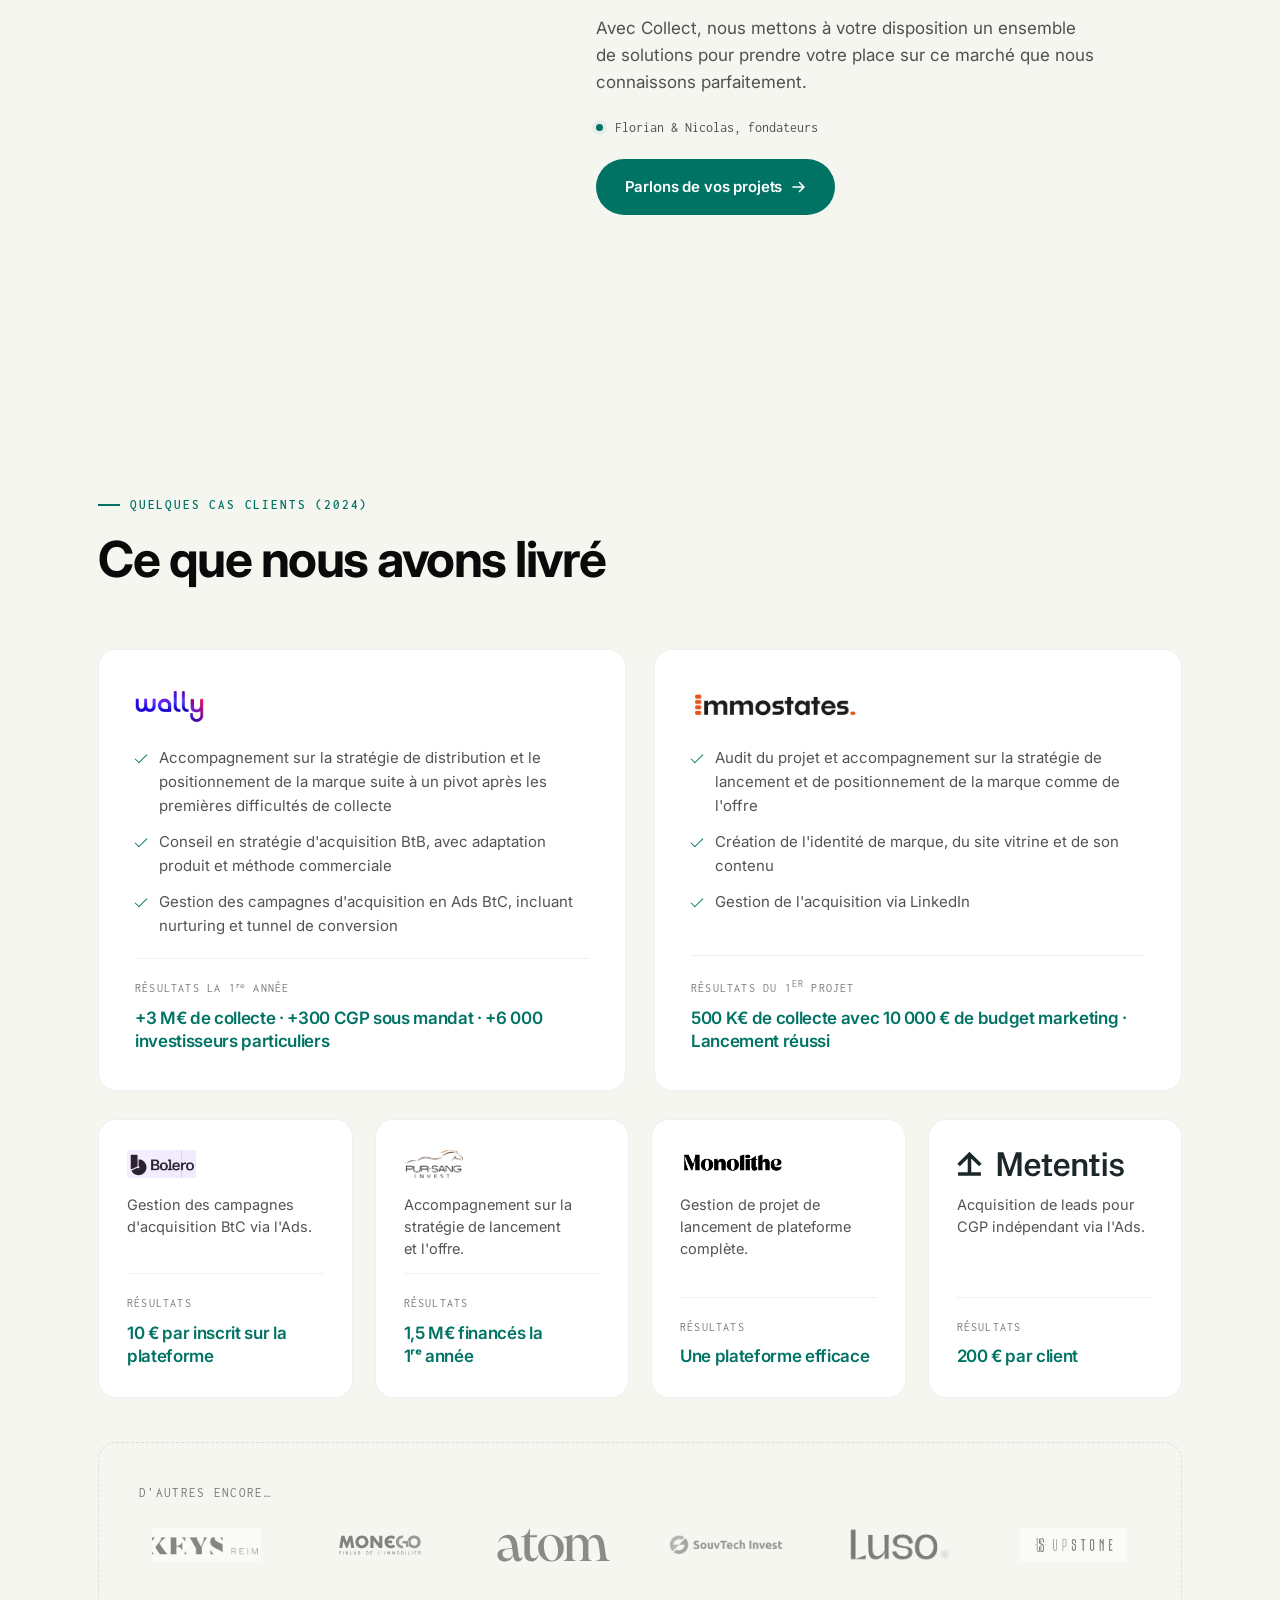
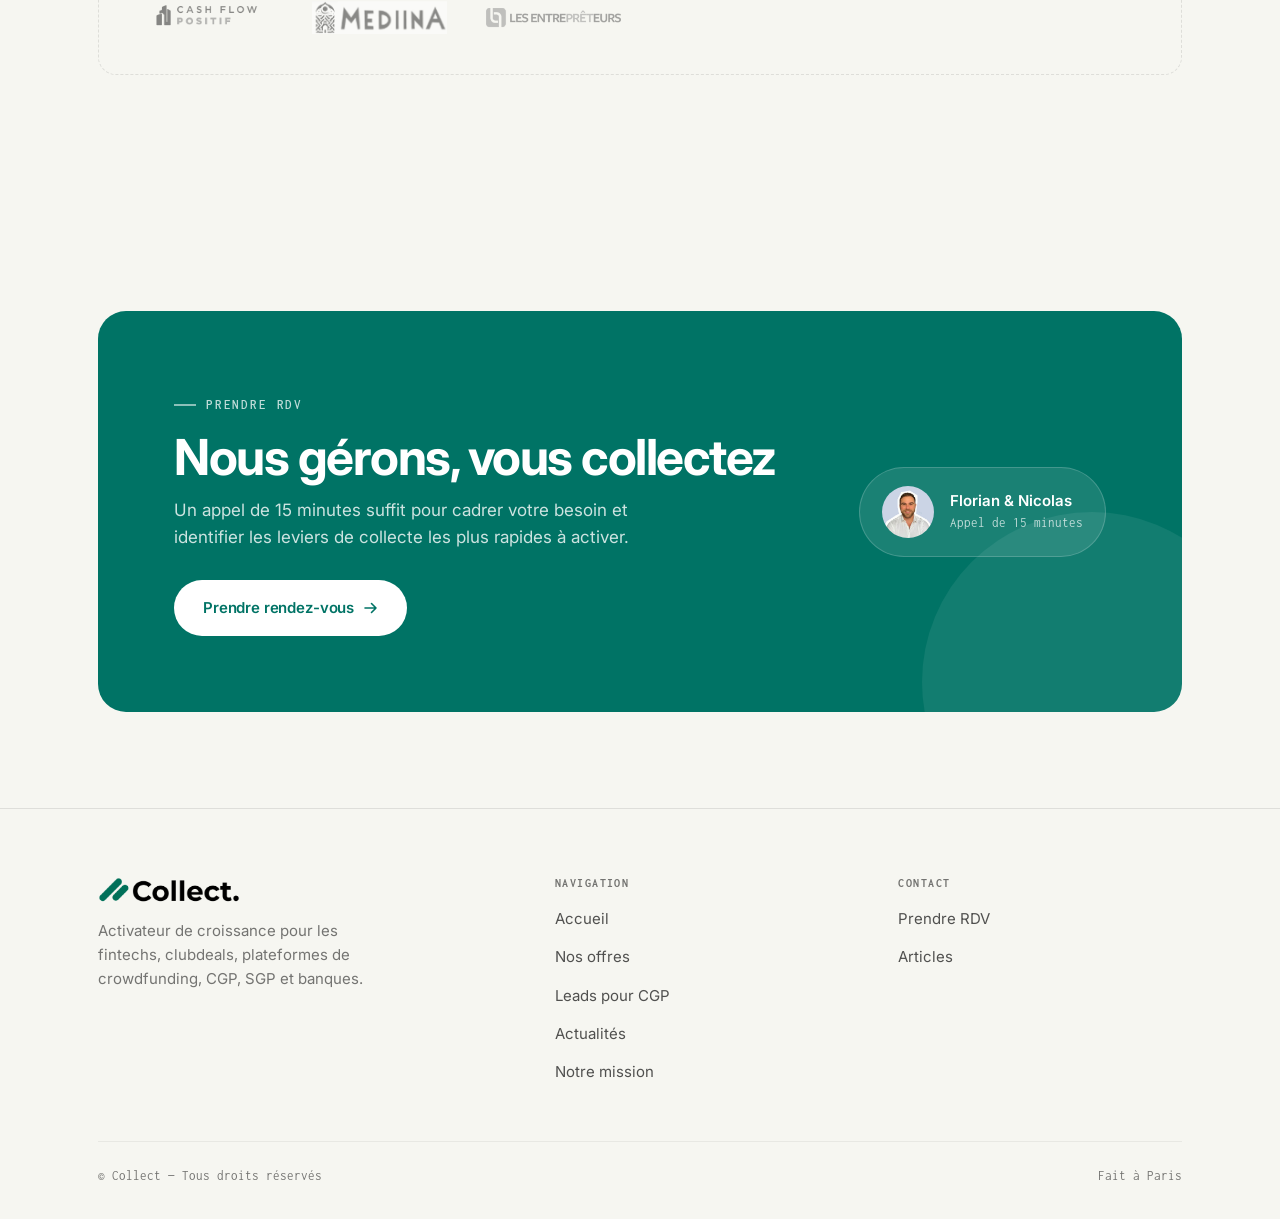
==== commit 381dffbe: "Place Leads pour CGP avant Nos offres dans le menu Co-Authored-By: Claude Opus 5.5 <noreply@anthropi" ====
--- a/index.html
+++ b/index.html
@@ -26,8 +26,8 @@
 
       <ul class="nav-links" id="nav-links">
         <li><a href="index.html" aria-current="page">Accueil</a></li>
+        <li><a href="leads-cgp.html">Leads pour CGP</a></li>
         <li><a href="#offres">Nos offres</a></li>
-        <li><a href="leads-cgp.html">Leads pour CGP</a></li>
         <li><a href="actualites.html">Actualités</a></li>
       </ul>
 
